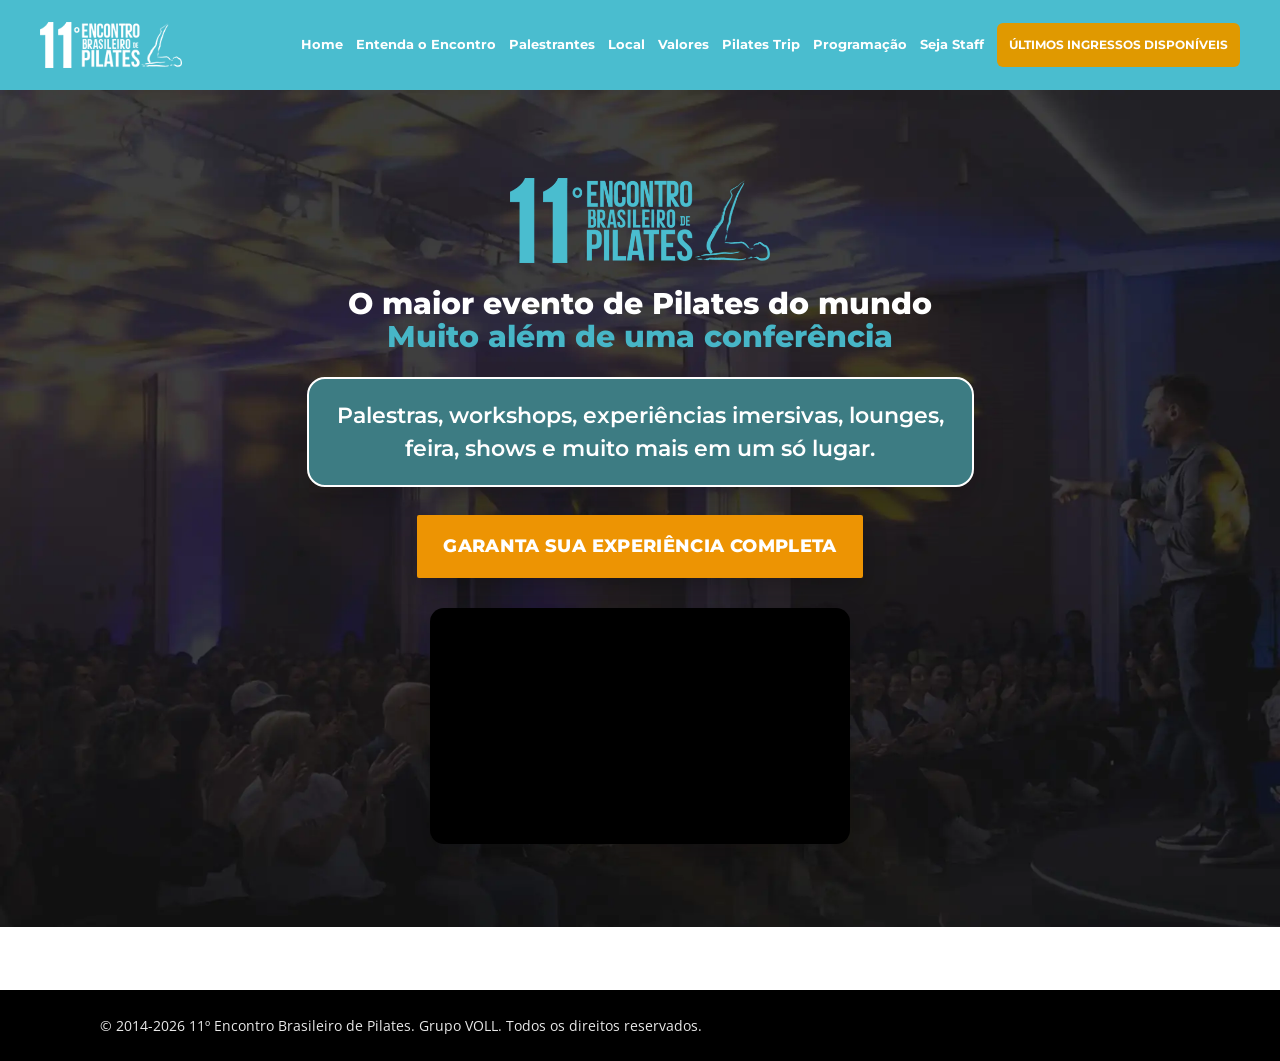
==== entenda-o-encontro/index.html @ bd9eb6c5 "Add new pages for "Entenda o Encontro" and "Programação" for the 11º Encontro Brasileiro de Pilates " ====
<!doctype html>
<html lang="pt-BR">
  <head>
    <meta charset="utf-8">
    <meta name="viewport" content="width=device-width, initial-scale=1">
    <meta name="robots" content="index, follow, max-image-preview:large">
    <meta name="theme-color" content="#1B123D">
    <meta name="format-detection" content="telephone=no">

    <title>Entenda o Encontro | 11º Encontro Brasileiro de Pilates 2026</title>
    <meta name="description" content="Conheça a proposta do 11º Encontro Brasileiro de Pilates 2026 e os principais pilares desta edição.">

    <link rel="icon" type="image/png" href="../assets/images/favicon_voll_pilates_institucional.png">
    <link rel="apple-touch-icon" href="../assets/images/favicon_voll_pilates_institucional.png">

    <link rel="preconnect" href="https://fonts.googleapis.com">
    <link rel="preconnect" href="https://fonts.gstatic.com" crossorigin>
    <link href="https://fonts.googleapis.com/css2?family=Montserrat:wght@400;500;600;700;800&family=Open+Sans:wght@600;700;800&display=swap" rel="stylesheet">
    <link rel="stylesheet" href="../assets/css/styles.css">

    <style>
      .entenda-hero {
        position: relative;
        padding-block: 72px 72px;
        color: #ffffff;
        background-color: #1b123d;
        background-image: url("./assets/images/background_entenda_o_encontro.webp");
        background-position: center top;
        background-size: 100% 100%;
        background-repeat: no-repeat;
        overflow: hidden;
        isolation: isolate;
      }

      .entenda-hero__row {
        display: grid;
        gap: 28px;
        text-align: center;
        justify-items: center;
      }

      .entenda-hero__logo {
        width: min(100%, 260px);
        height: auto;
      }

      .entenda-hero__title {
        max-width: 920px;
        font-size: clamp(30px, 4vw, 30px);
        line-height: 1.1;
        font-weight: 800;
        font-family: "Montserrat", sans-serif;
      }

      .entenda-hero__lead {
        color: #ffffff;
        font-size: clamp(18px, 2.2vw, 22px);
        line-height: 1.55;
        font-weight: 600;
        font-family: "Montserrat", sans-serif;
        margin-inline: auto;
        max-width: 860px;
      }

      .entenda-hero__panel {
        display: inline-flex;
        align-items: center;
        justify-content: center;
        max-width: 980px;
        padding: 20px 28px;
        border: 2px solid #ffffff;
        border-radius: 18px;
        background: #3d7c83;
        box-shadow: 0 14px 30px rgba(0, 0, 0, 0.2);
      }

      .entenda-hero__panel p {
        margin: 0;
        color: #ffffff;
        font-size: clamp(18px, 2vw, 22px);
        line-height: 1.5;
        font-weight: 600;
        font-family: "Montserrat", sans-serif;
      }

      .entenda-hero__actions {
        display: flex;
        flex-wrap: wrap;
        justify-content: center;
        gap: 16px;
        margin-top: 4px;
      }

      .entenda-hero__cta {
        display: inline-flex;
        align-items: center;
        justify-content: center;
        padding: 18px 26px;
        min-height: 62px;
        border-radius: 2px;
        background: #ed9403;
        color: #ffffff;
        font-family: "Montserrat", sans-serif;
        font-size: 18px;
        font-weight: 800;
        letter-spacing: 0.02em;
        text-align: center;
        text-decoration: none;
        transition: transform 0.22s ease, box-shadow 0.22s ease, filter 0.22s ease;
        box-shadow: 0 10px 24px rgba(0, 0, 0, 0.24);
      }

      .entenda-hero__cta:hover,
      .entenda-hero__cta:focus-visible {
        transform: scale(1.04);
        filter: brightness(1.03);
        box-shadow: 0 14px 28px rgba(0, 0, 0, 0.28);
      }

      .entenda-hero__video {
        width: min(100%, 420px);
        margin-top: 6px;
      }

      .entenda-hero__video-frame {
        width: 100%;
        height: 236px;
        border: 0;
        border-radius: 14px;
        box-shadow: 0 12px 24px rgba(0, 0, 0, 0.22);
        background: #000000;
      }

      @media (min-width: 768px) {
        .entenda-hero {
          padding-block: 88px 74px;
        }

        .entenda-hero__row {
          gap: 24px;
        }
      }
    </style>
  </head>
  <body>
    <a class="skip-link" href="#conteudo-principal">Ir para o conteúdo principal</a>

    <header id="home" class="site-header">
      <div class="site-header__row row">
        <a class="site-header__brand" href="../index.html" aria-label="11º Encontro Brasileiro de Pilates 2026">
          <img
            class="site-header__logo"
            src="../assets/images/logo-11-encontro-brasileiro-de-pilates-branco.png"
            alt="11º Encontro Brasileiro de Pilates"
            width="198"
            height="65"
          >
        </a>

        <button
          class="site-header__toggle"
          type="button"
          aria-label="Abrir menu"
          aria-controls="menu-principal"
          aria-expanded="false"
        >
          <span class="site-header__toggle-line"></span>
          <span class="site-header__toggle-line"></span>
          <span class="site-header__toggle-line"></span>
        </button>

        <nav id="menu-principal" class="site-nav" aria-label="Menu principal">
          <ul class="site-nav__list">
            <li class="site-nav__item"><a class="site-nav__link" href="../index.html">Home</a></li>
            <li class="site-nav__item"><a class="site-nav__link" href="index.html" aria-current="page">Entenda o Encontro</a></li>
            <li class="site-nav__item"><a class="site-nav__link" href="../palestrantes/index.html">Palestrantes</a></li>
            <li class="site-nav__item"><a class="site-nav__link" href="../local/index.html">Local</a></li>
            <li class="site-nav__item"><a class="site-nav__link" href="../index.html#ingressos">Valores</a></li>
            <li class="site-nav__item"><a class="site-nav__link" href="../index.html#pilates-trip">Pilates Trip</a></li>
            <li class="site-nav__item"><a class="site-nav__link" href="../programacao/index.html">Programação</a></li>
            <li class="site-nav__item"><a class="site-nav__link" href="../index.html#seja-staff">Seja Staff</a></li>
            <li class="site-nav__item">
              <span class="site-nav__link site-nav__link--featured">ÚLTIMOS INGRESSOS DISPONÍVEIS</span>
            </li>
          </ul>
        </nav>
      </div>
    </header>

    <main id="conteudo-principal" class="site-main" tabindex="-1">
      <section class="entenda-hero" aria-labelledby="entenda-title">
        <div class="entenda-hero__row row">
          <img
            class="entenda-hero__logo"
            src="./assets/images/logo-11-encontro-brasileiro-de-pilates.png"
            alt="11º Encontro Brasileiro de Pilates"
            width="260"
            height="85"
          >

          <h1 id="entenda-title" class="entenda-hero__title">
            O maior evento de Pilates do mundo<br>
            <span style="color: #47b6c7;">Muito além de uma conferência</span>
          </h1>

          <div class="entenda-hero__panel" role="note" aria-label="Descrição do evento">
            <p>Palestras, workshops, experiências imersivas, lounges,<br> feira, shows e muito mais em um só lugar.</p>
          </div>

          <div class="entenda-hero__actions">
            <a class="entenda-hero__cta" href="../index.html#ingressos">GARANTA SUA EXPERIÊNCIA COMPLETA</a>
          </div>

          <div class="entenda-hero__video">
            <iframe
              class="entenda-hero__video-frame"
              src="https://www.youtube.com/embed/atvsu6urydY?rel=0&modestbranding=1"
              title="Vídeo do 11º Encontro Brasileiro de Pilates"
              width="1280"
              height="720"
              loading="lazy"
              allow="accelerometer; autoplay; clipboard-write; encrypted-media; gyroscope; picture-in-picture; web-share"
              allowfullscreen
            ></iframe>
          </div>
        </div>
      </section>
    </main>

    <footer class="site-footer">
      <div class="site-footer__row row">
        <div class="site-footer__text">© 2014-2026 11º Encontro Brasileiro de Pilates. Grupo VOLL. Todos os direitos reservados.</div>
      </div>
    </footer>

    <script src="../assets/js/main.js" defer></script>
  </body>
</html>
---- assets/css/styles.css ----
:root {
  --color-cyan: #4ABDCF;
  --color-purple: #1B123D;
  --color-yellow: #E09900;
  --color-red: #A70202;
  --color-green: #029791;
  --color-white: #FFFFFF;
  --color-black: #111111;
  --font-primary: "Montserrat", Arial, sans-serif;
  --container-max: 1080px;
  --section-padding: 60px;
  --mobile-gutter: 30px;
}

*,
*::before,
*::after {
  box-sizing: border-box;
}

html {
  min-height: 100%;
  scroll-behavior: smooth;
  text-size-adjust: 100%;
  -webkit-text-size-adjust: 100%;
}

body {
  min-height: 100vh;
  margin: 0;
  font-family: var(--font-primary);
  font-size: 19px;
  line-height: 1.5;
  color: var(--color-purple);
  background: var(--color-white);
  text-rendering: optimizeLegibility;
  -webkit-font-smoothing: antialiased;
}

img,
picture,
svg,
video,
canvas {
  display: block;
  max-width: 100%;
}

img,
video {
  height: auto;
}

button,
input,
textarea,
select {
  font: inherit;
}

button {
  cursor: pointer;
}

a {
  color: inherit;
  text-decoration-thickness: 0.08em;
  text-underline-offset: 0.2em;
}

h1,
h2,
h3,
h4,
h5,
h6,
p {
  margin-block: 0;
}

ul,
ol {
  margin-block: 0;
  padding-inline-start: 1.25em;
}

:focus-visible {
  outline: 3px solid var(--color-cyan);
  outline-offset: 4px;
}

.skip-link {
  position: fixed;
  top: 12px;
  left: 12px;
  z-index: 1000;
  transform: translateY(-150%);
  padding: 10px 14px;
  border-radius: 6px;
  color: var(--color-white);
  background: var(--color-purple);
  font-size: 16px;
  font-weight: 700;
  text-decoration: none;
  transition: transform 160ms ease;
}

.skip-link:focus {
  transform: translateY(0);
}

.visually-hidden {
  position: absolute;
  width: 1px;
  height: 1px;
  margin: -1px;
  padding: 0;
  border: 0;
  overflow: hidden;
  clip-path: inset(50%);
  white-space: nowrap;
}

.site-header {
  position: sticky;
  top: 0;
  z-index: 100;
  background: var(--color-cyan);
}

/* Compensa o header fixo quando os links de âncora rolam até a section. */
section[id] {
  scroll-margin-top: 90px;
}

.site-header__row {
  display: flex;
  align-items: center;
  justify-content: space-between;
  min-height: 86px;
  padding-block: 10px;
}

.site-header__brand {
  display: inline-flex;
  align-items: center;
  flex: 0 0 auto;
}

.site-header__logo {
  width: 152px;
  height: auto;
}

.site-header__toggle {
  position: relative;
  display: inline-flex;
  align-items: center;
  justify-content: center;
  flex: 0 0 46px;
  width: 46px;
  height: 46px;
  margin-left: 18px;
  padding: 0;
  border: 0;
  border-radius: 6px;
  color: var(--color-white);
  background: transparent;
}

.site-header__toggle-line {
  position: absolute;
  width: 26px;
  height: 3px;
  border-radius: 999px;
  background: currentColor;
  transition: transform 180ms ease, opacity 180ms ease;
}

.site-header__toggle-line:nth-child(1) {
  transform: translateY(-8px);
}

.site-header__toggle-line:nth-child(3) {
  transform: translateY(8px);
}

.site-header.is-menu-open .site-header__toggle-line:nth-child(1) {
  transform: rotate(45deg);
}

.site-header.is-menu-open .site-header__toggle-line:nth-child(2) {
  opacity: 0;
}

.site-header.is-menu-open .site-header__toggle-line:nth-child(3) {
  transform: rotate(-45deg);
}

.site-nav {
  position: absolute;
  top: 100%;
  right: 0;
  left: 0;
  max-height: 0;
  overflow: hidden;
  visibility: hidden;
  background: var(--color-cyan);
  box-shadow: 0 18px 30px rgba(27, 18, 61, 0.16);
  transition: max-height 240ms ease, visibility 240ms ease;
}

.site-header.is-menu-open .site-nav {
  max-height: calc(100vh - 86px);
  overflow: hidden;
  visibility: visible;
}

.site-nav__list {
  display: flex;
  flex-direction: column;
  gap: 4px;
  width: 100%;
  max-width: var(--container-max);
  margin-inline: auto;
  padding: 14px var(--mobile-gutter) 26px;
  list-style: none;
}

.site-nav__link {
  display: flex;
  align-items: center;
  min-height: 44px;
  color: var(--color-white);
  font-size: 15px;
  font-weight: 700;
  line-height: 1.2;
  text-decoration: none;
  transition: color 180ms ease;
}

.site-nav__link:hover,
.site-nav__link:focus-visible {
  color: var(--color-purple);
}

.site-nav__link--featured {
  justify-content: center;
  min-height: 48px;
  margin-top: 8px;
  padding: 12px 18px;
  border-radius: 6px;
  color: var(--color-white);
  background: var(--color-yellow);
  font-size: 14px;
  text-align: center;
  animation: cta-zoom 1.8s ease-in-out infinite;
}

.site-nav__link--featured:hover,
.site-nav__link--featured:focus-visible {
  color: var(--color-white);
  background: #c98500;
}

.site-main {
  min-height: 100vh;
}

.hero-section {
  position: relative;
  display: flex;
  align-items: center;
  min-height: calc(100svh - 86px);
  padding-block: 40px;
  overflow: hidden;
  color: var(--color-white);
  background: var(--color-purple);
  isolation: isolate;
}

.hero-section::before {
  content: "";
  position: absolute;
  inset: 0;
  z-index: -1;
  background: linear-gradient(180deg, rgba(0, 0, 0, 0.64), rgba(0, 0, 0, 0.44));
}

.hero-section__video {
  position: absolute;
  inset: 0;
  z-index: -2;
  width: 100%;
  height: 100%;
  object-fit: cover;
  object-position: center;
}

.hero-section__row {
  position: relative;
  z-index: 1;
  display: flex;
  flex-direction: column;
  align-items: center;
  text-align: center;
}

.hero-section__logo {
  width: min(240px, 78vw);
  height: auto;
  margin-bottom: 15px;
}

.hero-section__alert {
  width: min(520px, 100%);
  height: auto;
  margin-bottom: 10px;
}

.hero-section__title {
  max-width: 920px;
  color: var(--color-white);
  font-size: 32px;
  font-weight: 800;
  line-height: 1.15;
}

.hero-section__title span {
  display: block;
  color: var(--color-cyan);
}

.hero-section__date {
  width: fit-content;
  max-width: 100%;
  margin-top: 22px;
  padding: 12px 16px;
  border: 3px solid var(--color-white);
  border-radius: 10px;
  color: var(--color-white);
  background: rgba(74, 189, 207, 0.78);
  font-size: 22px;
  font-weight: 800;
  line-height: 1.2;
}

.hero-section__cta {
  margin-top: 26px;
}

.hero-section__policy {
  max-width: 720px;
  margin-top: 14px;
  color: var(--color-white);
  font-size: 12px;
  font-weight: 300;
  line-height: 1.4;
}

.hero-section__policy a {
  color: var(--color-cyan);
  font-weight: 500;
}

.hero-section__group-text {
  margin-top: 28px;
  color: var(--color-white);
  font-size: 16px;
  font-weight: 800;
  line-height: 1.2;
}

.hero-section__group-logo {
  width: min(120px, 100%);
  height: auto;
  margin-top: 10px;
}

.ticker-section {
  padding-block: 30px;
  background: var(--color-red);
}

.ticker {
  overflow: hidden;
}

.ticker__track {
  display: flex;
  width: max-content;
  animation: ticker-scroll 28s linear infinite;
}

.ticker__item {
  flex-shrink: 0;
  width: auto;
  margin-right: 32px;
}

@keyframes ticker-scroll {
  from {
    transform: translateX(0);
  }

  to {
    transform: translateX(-50%);
  }
}

.lolita-section {
  padding-block: 60px 0;
  background-color: var(--color-yellow);
  background-image: url("../images/background_section_lolita_confirmada2.webp");
  background-position: 50% 100%;
  background-repeat: no-repeat;
  background-size: cover;
}

.lolita-section__row {
  display: flex;
  flex-direction: column;
  align-items: center;
  gap: 20px;
  text-align: center;
}

.lolita-section__title {
  color: var(--color-white);
  font-size: 36px;
  font-weight: 800;
  line-height: 1.2;
}

.lolita-section__title span {
  display: block;
  color: #493500;
}

.lolita-section__text {
  margin-top: 18px;
  color: #212121;
  font-size: 21px;
  font-weight: 500;
  line-height: 1.5;
}

.lolita-section__image {
  width: 100%;
  max-width: 620px;
  height: auto;
}

.experiencia-section {
  padding-block: var(--section-padding);
  background: var(--color-white);
}

.experiencia-section__row {
  text-align: center;
}

.experiencia-section__title {
  color: #1F193D;
  font-size: 36px;
  font-weight: 800;
  line-height: 1.2;
}

.experiencia-section__text {
  margin-top: 18px;
  color: #1F193D;
  font-size: 19px;
  font-weight: 500;
  line-height: 1.5;
}

.cards-grid {
  display: grid;
  gap: 30px;
  margin-top: 40px;
  padding-inline-start: 0;
  list-style: none;
}

.card {
  overflow: hidden;
  border-radius: 5px;
  background: var(--color-purple);
  box-shadow: 0 12px 18px -6px rgba(0, 0, 0, 0.3);
}

.card__media {
  position: relative;
  margin: 0;
}

.card__image {
  display: block;
  width: 100%;
  aspect-ratio: 3 / 2;
  object-fit: cover;
}

.card__badge {
  position: absolute;
  top: 15px;
  right: 15px;
  padding: 7px 15px;
  border-radius: 50px;
  color: #666666;
  background: var(--color-white);
  font-size: 12px;
  font-weight: 500;
  line-height: 1;
  text-transform: uppercase;
  letter-spacing: 0.02em;
}

.card__title {
  padding: 20px;
  color: var(--color-white);
  font-size: 24px;
  font-weight: 300;
  line-height: 1.4;
  text-align: center;
}

.experiencia-section__cta,
.palestrantes-section__cta,
.local-section__cta {
  margin-top: 40px;
}

.ingressos-section {
  padding-block: var(--section-padding);
  background: var(--color-white);
}

.ingressos-section__row {
  text-align: center;
}

.ingressos-section__title {
  color: #1F193D;
  font-size: 32px;
  font-weight: 800;
  line-height: 1.2;
}

.ingressos-section__title span {
  color: #8E0808;
}

.ingressos-section__text {
  margin-top: 18px;
  color: #1F193D;
  font-size: 19px;
  font-weight: 500;
  line-height: 1.5;
}

.ingressos-section__incluso {
  width: 100%;
  max-width: 600px;
  height: auto;
  margin-top: 30px;
  margin-inline: auto;
}

/* Seletor composto para vencer o border-radius de .cta-button, que vem depois. */
.cta-button.ingressos-section__cta {
  margin-top: 30px;
  border-radius: 38px;
}

.ingressos-section__restam {
  margin-top: 40px;
  padding-bottom: 5px;
  color: #170F3D;
  font-size: 22px;
  font-weight: 800;
  line-height: 1.2;
}

.ingressos-section__vendidos {
  color: #1F193D;
  font-size: 17px;
  font-weight: 500;
  line-height: 1.5;
}

.ingressos-section__termometro {
  width: 100%;
  max-width: 579px;
  height: auto;
  margin-top: 20px;
  margin-inline: auto;
}

.formas-pagamento {
  display: flex;
  flex-wrap: wrap;
  align-items: center;
  justify-content: center;
  gap: 8px;
  margin-top: 30px;
  font-family: "Open Sans", var(--font-primary);
}

.formas-pagamento__titulo {
  width: 100%;
  margin-bottom: 3px;
  color: #1B1435;
  font-size: 15px;
  font-weight: 800;
  line-height: 1;
  text-transform: uppercase;
}

.formas-pagamento__separador {
  color: #1B1435;
  font-size: 13px;
  font-weight: 600;
}

.tag-pagamento {
  display: inline-flex;
  align-items: center;
  justify-content: center;
  gap: 8px;
  min-height: 38px;
  padding: 7px 13px;
  border: 1px solid rgba(237, 148, 4, 0.55);
  border-radius: 999px;
  color: var(--color-white);
  background: linear-gradient(135deg, #1B1435 0%, #342E4B 100%);
  font-size: 14px;
  font-weight: 700;
  line-height: 1;
  white-space: nowrap;
}

.icone-pagamento {
  flex-shrink: 0;
  width: 23px;
  height: 23px;
  object-fit: contain;
  filter: brightness(0) saturate(100%) invert(69%) sepia(17%) saturate(2053%) hue-rotate(358deg) brightness(84%) contrast(110%);
}

.legend-section {
  position: relative;
  padding-block: var(--section-padding);
  color: var(--color-white);
  background-color: var(--color-black);
  background-image: url("../images/background_video_2023.webp");
  background-position: 50% 50%;
  background-repeat: no-repeat;
  background-size: cover;
  isolation: isolate;
}

.legend-section::before {
  content: "";
  position: absolute;
  inset: 0;
  z-index: -1;
  background: rgba(0, 0, 0, 0.55);
}

.legend-section__row {
  display: flex;
  flex-direction: column;
  align-items: center;
  text-align: center;
}

.legend-section__title {
  color: var(--color-white);
  font-size: 25px;
  font-weight: 700;
  line-height: 1.2;
}

.legend-section__title span {
  color: #BA7D20;
}

.legend-section__card {
  width: 100%;
  max-width: 400px;
  margin-top: 30px;
  padding: 20px;
  border-radius: 6px;
  background: #BA7D20;
}

.legend-section__date {
  color: var(--color-white);
  font-size: 28px;
  font-weight: 800;
  line-height: 1.2;
}

.legend-section__note {
  margin-top: 8px;
  color: var(--color-white);
  font-family: "Open Sans", var(--font-primary);
  font-size: 18px;
  font-weight: 400;
  line-height: 1.5;
}

.legend-section__badge {
  display: inline-flex;
  align-items: center;
  justify-content: center;
  max-width: 100%;
  margin-top: 30px;
  padding: 15px 24px;
  border: 2px solid #720000;
  border-radius: 3px;
  color: var(--color-white);
  background: #720000;
  font-size: 20px;
  font-weight: 700;
  line-height: 1.2;
}

.patrocinadores-section {
  padding-block: var(--section-padding);
  background: var(--color-white);
}

.patrocinadores-section__row {
  text-align: center;
}

.patrocinadores-section__title {
  color: #1F1F1F;
  font-size: 32px;
  font-weight: 800;
  line-height: 1.2;
}

/* Flex em vez de grid: a última fileira (3 itens) centraliza sozinha. */
.patrocinadores-grid {
  display: flex;
  flex-wrap: wrap;
  align-items: center;
  justify-content: center;
  gap: 30px 35px;
  margin-top: 40px;
  padding-inline-start: 0;
  list-style: none;
}

.patrocinador {
  display: flex;
  flex: 0 0 calc((100% - 35px) / 2);
  align-items: center;
  justify-content: center;
}

.patrocinador__link {
  display: inline-flex;
  align-items: center;
  justify-content: center;
}

.patrocinador__logo {
  width: 100%;
  max-width: 240px;
  height: auto;
}

.faq-section {
  padding-block: var(--section-padding);
  background: var(--color-green);
}

.faq-section__title {
  color: var(--color-purple);
  font-size: 30px;
  font-weight: 800;
  line-height: 1.2;
  text-align: center;
}

.faq-item {
  margin-top: 15px;
  border-bottom: 1px solid var(--color-white);
  border-radius: 6px;
  background: transparent;
}

/* Só o primeiro bloco fica destacado em amarelo, e sem a linha embaixo. */
.faq-item:first-of-type {
  margin-top: 40px;
  border-bottom: 0;
  background: var(--color-yellow);
}

.faq-item__question {
  position: relative;
  padding: 20px 50px 20px 20px;
  color: var(--color-white);
  font-size: 17px;
  font-weight: 600;
  line-height: 1.3;
  list-style: none;
  cursor: pointer;
}

.faq-item__question::-webkit-details-marker {
  display: none;
}

.faq-item__question::after {
  content: "";
  position: absolute;
  top: 50%;
  right: 22px;
  width: 11px;
  height: 11px;
  margin-top: -8px;
  border-right: 3px solid currentColor;
  border-bottom: 3px solid currentColor;
  transform: rotate(45deg);
  transition: transform 200ms ease;
}

.faq-item[open] .faq-item__question::after {
  margin-top: -3px;
  transform: rotate(225deg);
}

/* Sem padding vertical: a altura sai de 0 até a natural sem saltos na animação.
   O overflow hidden cria um BFC, então as margens dos filhos ficam contidas. */
.faq-item__answer {
  overflow: hidden;
  padding-inline: 20px;
  color: var(--color-white);
  font-size: 15px;
  font-weight: 400;
  line-height: 1.4;
  transition: height 320ms ease;
}

.faq-item__answer > *:last-child {
  margin-bottom: 20px;
}

.faq-item__answer p + p {
  margin-top: 12px;
}

.faq-item__answer a {
  color: var(--color-white);
  font-weight: 700;
}

.site-footer {
  display: flow-root;
  padding-block: 25px 15px;
  background: #000000;
}

.site-footer__text {
  float: left;
  padding-bottom: 10px;
  color: #E8E8E8;
  font-family: "Open Sans", var(--font-primary);
  font-size: 14px;
  line-height: 1.5;
  text-align: left;
}

.popup {
  position: fixed;
  inset: 0;
  z-index: 9998;
  display: flex;
  align-items: center;
  justify-content: center;
  padding: 20px;
  background: rgba(0, 0, 0, 0.72);
}

.popup[hidden] {
  display: none;
}

.popup__box {
  position: relative;
  width: 100%;
  max-width: 450px;
}

.popup__image {
  width: 100%;
  height: auto;
}

.popup__close {
  position: absolute;
  top: -14px;
  right: -14px;
  z-index: 1;
  display: flex;
  align-items: center;
  justify-content: center;
  width: 40px;
  height: 40px;
  padding: 0;
  border: 0;
  border-radius: 50%;
  color: var(--color-purple);
  background: var(--color-white);
  box-shadow: 0 4px 14px rgba(0, 0, 0, 0.35);
  font-size: 26px;
  line-height: 1;
}

.popup__close:hover,
.popup__close:focus-visible {
  color: var(--color-white);
  background: var(--color-purple);
}

.form-modal {
  position: fixed;
  inset: 0;
  z-index: 9999;
  display: flex;
  align-items: center;
  justify-content: center;
  padding: 20px;
  background: rgba(0, 0, 0, 0.72);
  overflow-y: auto;
}

.form-modal[hidden] {
  display: none;
}

.form-modal__box {
  position: relative;
  width: 100%;
  max-width: 480px;
  margin: auto;
  padding: 40px 26px 30px;
  border-radius: 10px;
  background: var(--color-white);
}

.form-modal__close {
  position: absolute;
  top: 12px;
  right: 12px;
  display: flex;
  align-items: center;
  justify-content: center;
  width: 36px;
  height: 36px;
  padding: 0;
  border: 0;
  border-radius: 50%;
  color: var(--color-purple);
  background: transparent;
  font-size: 26px;
  line-height: 1;
}

.form-modal__close:hover,
.form-modal__close:focus-visible {
  color: var(--color-white);
  background: var(--color-purple);
}

.form-modal__title {
  color: var(--color-purple);
  font-size: 20px;
  font-weight: 800;
  line-height: 1.3;
  text-align: center;
}

.form-modal__title span {
  display: block;
  margin-top: 6px;
  font-size: 16px;
  font-weight: 500;
}

.form-modal__form {
  margin-top: 24px;
}

.form-modal__field + .form-modal__field {
  margin-top: 14px;
}

.form-modal__label {
  display: block;
  margin-bottom: 5px;
  color: var(--color-purple);
  font-size: 14px;
  font-weight: 600;
}

.form-modal__input {
  width: 100%;
  min-height: 48px;
  padding: 12px 14px;
  border: 1px solid #cfccda;
  border-radius: 6px;
  color: var(--color-purple);
  background: var(--color-white);
  font-size: 16px;
}

.form-modal__input:focus-visible {
  outline: 2px solid var(--color-cyan);
  outline-offset: 1px;
  border-color: var(--color-cyan);
}

.form-modal__submit {
  width: 100%;
  margin-top: 22px;
  font-size: 16px;
}

.form-modal__note {
  margin-top: 14px;
  color: #8a8698;
  font-size: 13px;
  line-height: 1.4;
  text-align: center;
}

.speaker-modal {
  position: fixed;
  inset: 0;
  z-index: 9999;
  display: flex;
  align-items: center;
  justify-content: center;
  padding: 20px;
  background: rgba(0, 0, 0, 0.72);
  overflow-y: auto;
}

.speaker-modal[hidden] {
  display: none;
}

.speaker-modal__box {
  position: relative;
  width: 100%;
  max-width: 900px;
  margin: auto;
  padding: 40px;
  border-radius: 10px;
  background: var(--color-white);
}

.speaker-modal__close {
  position: absolute;
  top: 12px;
  right: 12px;
  z-index: 3;
  display: flex;
  align-items: center;
  justify-content: center;
  width: 38px;
  height: 38px;
  padding: 0;
  border: 0;
  border-radius: 50%;
  color: var(--color-purple);
  background: transparent;
  font-size: 28px;
  line-height: 1;
}

.speaker-modal__close:hover,
.speaker-modal__close:focus-visible {
  color: var(--color-white);
  background: var(--color-purple);
}

.speaker-modal__nav {
  position: absolute;
  top: 50%;
  z-index: 3;
  display: flex;
  align-items: center;
  justify-content: center;
  width: 44px;
  height: 44px;
  padding: 0;
  transform: translateY(-50%);
  border: 0;
  border-radius: 50%;
  color: var(--color-purple);
  background: var(--color-white);
  box-shadow: 0 4px 14px rgba(27, 18, 61, 0.28);
  transition: background 180ms ease, color 180ms ease;
}

.speaker-modal__nav:hover,
.speaker-modal__nav:focus-visible {
  color: var(--color-white);
  background: var(--color-purple);
}

.speaker-modal__nav svg {
  width: 22px;
  height: 22px;
}

.speaker-modal__nav--prev {
  left: -10px;
}

.speaker-modal__nav--next {
  right: -10px;
}

.speaker-modal__viewport {
  overflow: hidden;
}

.speaker-modal__content {
  display: flex;
  flex-direction: column;
  gap: 24px;
  transition: transform 300ms ease, opacity 300ms ease;
}

/* Sai descendo e some; entra subindo e aparece. */
.speaker-modal__content.is-leaving {
  transform: translateY(36px);
  opacity: 0;
}

.speaker-modal__content.is-entering {
  transform: translateY(36px);
  opacity: 0;
  transition: none;
}

.speaker-modal__photo {
  flex-shrink: 0;
  width: 200px;
  max-width: 60%;
  height: auto;
  margin-inline: auto;
  border-radius: 10px;
}

.speaker-modal__name {
  color: var(--color-black);
  font-size: 26px;
  font-weight: 800;
  line-height: 1.2;
}

.speaker-modal__bio {
  margin-top: 16px;
  color: #3a3a52;
  font-size: 16px;
  font-weight: 400;
  line-height: 1.6;
}

.speaker-modal__bio p + p {
  margin-top: 14px;
}

.speaker-modal__list {
  margin: 0;
  padding-inline-start: 20px;
}

.speaker-modal__list li + li {
  margin-top: 8px;
}

/* Bio longa (Lolita): o texto rola dentro do card. */
.speaker-modal__bio.is-scrollable {
  max-height: min(340px, 48vh);
  overflow-y: auto;
  padding-right: 12px;
  scrollbar-gutter: stable;
}

.speaker-modal__bio.is-scrollable::-webkit-scrollbar {
  width: 8px;
}

.speaker-modal__bio.is-scrollable::-webkit-scrollbar-thumb {
  border-radius: 999px;
  background: rgba(27, 18, 61, 0.3);
}

@media (min-width: 768px) {
  .speaker-modal__content {
    flex-direction: row;
    align-items: flex-start;
  }

  .speaker-modal__photo {
    width: 240px;
    margin-inline: 0;
  }

  .speaker-modal__text {
    flex: 1;
  }

  .speaker-modal__nav--prev {
    left: -22px;
  }

  .speaker-modal__nav--next {
    right: -22px;
  }
}

.local-section {
  padding-block: var(--section-padding);
  background: var(--color-green);
}

.local-section__row {
  text-align: center;
}

.local-section__title {
  color: #1D1F3C;
  font-size: 32px;
  font-weight: 800;
  line-height: 1.2;
}

.local-section__text {
  margin-top: 18px;
  color: var(--color-white);
  font-size: 20px;
  font-weight: 300;
  line-height: 1.5;
}

.local-section__text strong {
  font-weight: 800;
}

.local-section__address {
  margin-top: 30px;
  color: var(--color-purple);
  font-size: 21px;
  font-weight: 800;
  line-height: 1.5;
}

.local-section__address span {
  color: var(--color-white);
  font-weight: 300;
}

.video-tour-section {
  padding-block: var(--section-padding);
  background-color: #ffffff;
}

.video-tour-section__row {
  text-align: center;
}

.video-tour-section__title {
  color: #1d1f3c;
  font-family: "Montserrat", var(--font-primary);
  font-size: 29px;
  font-weight: 800;
  line-height: 1.3;
}

.video-tour-section__wrapper {
  position: relative;
  width: 100%;
  max-width: 900px;
  margin: 35px auto 0;
  aspect-ratio: 16 / 9;
  border-radius: 8px;
  overflow: hidden;
  box-shadow: 0 10px 30px rgba(0, 0, 0, 0.12);
}

.video-tour-section__iframe,
.video-tour-section__video {
  position: absolute;
  top: 0;
  left: 0;
  width: 100%;
  height: 100%;
  border: 0;
  object-fit: cover;
}

.video-tour-section__cta {
  margin-top: 35px;
}

.carousel {
  --carousel-slide-width: min(480px, 74vw);
  --carousel-rotate: 30deg;
  --carousel-depth: 100px;

  position: relative;
  margin-top: 40px;
}

.carousel__viewport {
  position: relative;
  height: calc(var(--carousel-slide-width) * 478 / 732);
  overflow: hidden;
  perspective: 1200px;
}

.carousel__track {
  padding-inline-start: 0;
  list-style: none;
  transform-style: preserve-3d;
}

.carousel__slide {
  position: absolute;
  top: 0;
  left: 50%;
  width: var(--carousel-slide-width);
  margin-left: calc(var(--carousel-slide-width) / -2);
  backface-visibility: hidden;
  transition: transform 500ms ease;
  will-change: transform;
}

.carousel__image {
  width: 100%;
  aspect-ratio: 732 / 478;
  border-radius: 8px;
  object-fit: cover;
}

.carousel__control {
  position: absolute;
  top: calc(var(--carousel-slide-width) * 239 / 732);
  z-index: 5;
  display: flex;
  align-items: center;
  justify-content: center;
  width: 40px;
  height: 40px;
  padding: 0;
  transform: translateY(-50%);
  border: 0;
  border-radius: 50%;
  color: var(--color-purple);
  background: var(--color-white);
  box-shadow: 0 4px 14px rgba(27, 18, 61, 0.28);
  transition: background 180ms ease, color 180ms ease;
}

.carousel__control:hover,
.carousel__control:focus-visible {
  color: var(--color-white);
  background: var(--color-purple);
}

.carousel__control svg {
  width: 20px;
  height: 20px;
}

.carousel__control--prev {
  left: 0;
}

.carousel__control--next {
  right: 0;
}

.carousel__dots {
  display: flex;
  justify-content: center;
  gap: 8px;
  margin-top: 20px;
}

.carousel__dot {
  width: 8px;
  height: 8px;
  padding: 0;
  border: 0;
  border-radius: 50%;
  background: #008A85;
  transition: background 180ms ease, transform 180ms ease;
}

.carousel__dot[aria-current="true"] {
  background: var(--color-purple);
  transform: scale(1.25);
}

.palestrantes-section {
  padding-block: var(--section-padding);
  background: var(--color-purple);
}

.palestrantes-section__row {
  text-align: center;
}

.palestrantes-section__title {
  color: var(--color-white);
  font-size: 30px;
  font-weight: 800;
  line-height: 1.2;
}

.cards-grid--4 {
  grid-template-columns: repeat(2, 1fr);
}

.speaker-card {
  overflow: hidden;
  border-radius: 8px;
  cursor: pointer;
}

.speaker-card:focus-visible {
  outline: 3px solid var(--color-cyan);
  outline-offset: 3px;
}

.speaker-card__photo {
  width: 100%;
  aspect-ratio: 203 / 308;
  border-radius: 8px;
  object-fit: cover;
  transition: transform 400ms ease;
}

.speaker-card:hover .speaker-card__photo,
.speaker-card:focus-visible .speaker-card__photo {
  transform: scale(1.1);
}

.speaker-card__name {
  margin-top: 12px;
  color: var(--color-white);
  font-size: 19px;
  font-weight: 600;
  line-height: 1.4;
}

/* Seção Convidados VIP (página /palestrantes/).
   A imagem de fundo é aplicada inline no HTML, pois vive na pasta da página. */
.vips-section {
  padding-block: var(--section-padding);
  background-color: var(--color-green);
  background-position: center;
  background-repeat: no-repeat;
  background-size: cover;
}

.vips-section__row {
  text-align: center;
}

.vips-section__title {
  color: var(--color-white);
  font-size: 30px;
  font-weight: 800;
  line-height: 1.2;
}

.vips-grid {
  display: flex;
  flex-wrap: wrap;
  justify-content: center;
  gap: 24px 20px;
  margin-top: 40px;
  padding-inline-start: 0;
  list-style: none;
}

.vip-card {
  display: flex;
  flex-direction: column;
  align-items: center;
  flex: 0 0 calc((100% - 20px) / 2);
}

.vip-card__photo {
  width: 100%;
  max-width: 168px;
  height: auto;
}

.vip-card__name {
  margin-top: 12px;
  color: var(--color-white);
  font-size: 17px;
  font-weight: 600;
  line-height: 1.3;
}

.vips-section__cta {
  margin-top: 40px;
}

/* Página de programação (/programacao/). */
.programacao-section {
  padding-block: var(--section-padding);
  background: #ffffff;
}

.programacao-section__row {
  text-align: center;
}

.programacao-section__title {
  color: #12A19A;
  font-family: "Montserrat", var(--font-primary);
  font-size: 30px;
  font-weight: 800;
  line-height: 1.2;
  letter-spacing: 0.02em;
}

.programacao-section__disclaimer {
  margin-top: 8px;
  color: #666666;
  font-size: 17px;
  font-weight: 500;
  font-style: italic;
}

.prog-dia {
  margin-top: 50px;
  text-align: left;
}

.prog-dia__titulo {
  color: #000000;
  font-family: "Montserrat", var(--font-primary);
  font-size: 22px;
  font-weight: 800;
  line-height: 1.3;
  text-align: center;
}

.prog-grupo {
  margin-top: 24px;
  padding: 12px 16px;
  color: #ffffff;
  background: #0AA89D;
  font-family: "Montserrat", var(--font-primary);
  font-size: 16px;
  font-weight: 700;
  line-height: 1.3;
  text-transform: uppercase;
  letter-spacing: 0.02em;
  text-align: center;
  border-radius: 4px;
}

.prog-lista {
  list-style: none;
  padding: 0;
  margin: 12px 0 0;
  display: flex;
  flex-direction: column;
  gap: 10px;
}

.prog-bloco {
  border: 1px solid #e5e5eb;
  border-radius: 6px;
  overflow: hidden;
  background: #ffffff;
}

.prog-bloco__hora {
  padding: 10px 16px;
  background: #054D4A;
  color: #ffffff;
  font-family: "Montserrat", var(--font-primary);
  font-size: 15px;
  font-weight: 700;
  letter-spacing: 0.02em;
}

.prog-aula__link {
  display: inline-block;
  margin-left: 4px;
  color: #12A19A;
  font-weight: 700;
  text-decoration: underline;
  text-underline-offset: 3px;
  transition: color 180ms ease;
}

.prog-aula__link:hover,
.prog-aula__link:focus-visible {
  color: #054D4A;
}

.prog-bloco__aulas {
  padding: 12px 16px;
  display: flex;
  flex-direction: column;
  gap: 8px;
}

.prog-aula {
  color: #1F193D;
  font-family: "Montserrat", var(--font-primary);
  font-size: 15px;
  font-weight: 400;
  line-height: 1.45;
}

.prog-aula strong {
  color: #1B123D;
  font-weight: 700;
}

.prog-aula--full {
  text-align: center;
  font-weight: 600;
}

/* Bloco especial: intervalo fica esmaecido; abertura fica em amarelo; VIP em roxo. */
.prog-bloco--intervalo .prog-bloco__hora {
  background: #6c6c86;
}

.prog-bloco--intervalo .prog-aula {
  color: #6c6c86;
  font-style: italic;
  text-transform: uppercase;
  letter-spacing: 0.08em;
  font-weight: 600;
}

.prog-bloco--destaque .prog-bloco__hora {
  background: #E09900;
}

.prog-bloco--destaque .prog-aula {
  color: #1B123D;
  font-weight: 800;
  text-transform: uppercase;
}

.prog-bloco--vip .prog-bloco__hora {
  background: #720000;
}

.prog-bloco--vip .prog-aula {
  color: #720000;
  font-weight: 700;
  text-transform: uppercase;
}

.programacao-section__cta {
  margin-top: 40px;
}

@media (min-width: 768px) {
  .programacao-section__title {
    font-size: 35px;
  }

  .prog-dia__titulo {
    font-size: 24px;
  }

  .prog-grupo {
    font-size: 18px;
    padding: 14px 20px;
  }

  .prog-bloco {
    display: grid;
    grid-template-columns: 160px 1fr;
  }

  .prog-bloco__hora {
    display: flex;
    align-items: center;
    justify-content: center;
    text-align: center;
    font-size: 16px;
  }

  .prog-bloco__aulas {
    padding: 14px 20px;
  }

  .prog-aula {
    font-size: 16px;
  }
}

.section {
  padding-block: var(--section-padding);
}

.row {
  width: 100%;
  max-width: var(--container-max);
  margin-inline: auto;
  padding-inline: var(--mobile-gutter);
}

.site-header .site-header__row {
  max-width: none;
  padding-inline: var(--mobile-gutter);
}

.cta-button {
  display: inline-flex;
  align-items: center;
  justify-content: center;
  max-width: 100%;
  min-height: 54px;
  padding: 15px 24px;
  border: 0;
  border-radius: 6px;
  color: var(--color-white);
  background: var(--color-yellow);
  font-size: 18px;
  font-weight: 800;
  line-height: 1.2;
  text-align: center;
  text-decoration: none;
  animation: cta-zoom 1.8s ease-in-out infinite;
}

.cta-button:hover,
.cta-button:focus-visible {
  color: var(--color-white);
  background: #c98500;
}

@keyframes cta-zoom {
  0%,
  100% {
    transform: scale(1);
  }

  50% {
    transform: scale(1.04);
  }
}

@media (min-width: 768px) {
  .row {
    padding-inline: 0;
  }

  .site-header .site-header__row {
    padding-inline: 40px;
  }

  .cta-button {
    padding-inline: 34px;
    font-size: 20px;
  }

  .hero-section {
    min-height: calc(100svh - 90px);
    padding-block: 40px;
  }

  .hero-section__logo {
    width: min(300px, 78vw);
    margin-bottom: 15px;
  }

  .hero-section__alert {
    width: min(600px, 100%);
    margin-bottom: 10px;
  }

  .hero-section__date {
    padding: 13px 22px;
  }

  .hero-section__policy {
    font-size: 13px;
  }

  .hero-section__group-text {
    font-size: 19px;
  }

  .lolita-section__row {
    flex-direction: row;
    align-items: flex-end;
    gap: 30px;
    text-align: left;
  }

  .lolita-section__content {
    flex: 1 1 50%;
    min-width: 0;
    align-self: center;
    margin-bottom: var(--section-padding);
  }

  .lolita-section__image {
    flex: 1 1 50%;
    min-width: 0;
    align-self: flex-end;
  }

  .cards-grid {
    grid-template-columns: repeat(3, 1fr);
  }

  .cards-grid--4 {
    grid-template-columns: repeat(4, 1fr);
  }

  .vip-card {
    flex-basis: calc((100% - 2 * 20px) / 3);
  }

  .formas-pagamento {
    gap: 10px;
  }

  .formas-pagamento__titulo {
    width: auto;
    margin-bottom: 0;
    font-size: 17px;
  }

  .formas-pagamento__separador {
    font-size: 15px;
  }

  .tag-pagamento {
    min-height: 42px;
    padding: 8px 17px;
    font-size: 16px;
  }

  .icone-pagamento {
    width: 27px;
    height: 27px;
  }

  .legend-section__title {
    font-size: 30px;
  }

  .patrocinadores-grid {
    gap: 40px 35px;
  }

  .patrocinador {
    flex-basis: calc((100% - 3 * 35px) / 4);
  }
}

@media (min-width: 1180px) {
  .vip-card {
    flex-basis: calc((100% - 5 * 20px) / 6);
  }

  .site-header__row {
    min-height: 90px;
    gap: 16px;
  }

  .site-header__logo {
    width: 142px;
  }

  .site-header__toggle {
    display: none;
  }

  .site-nav {
    position: static;
    max-height: none;
    overflow: visible;
    visibility: visible;
    flex: 1 1 auto;
    box-shadow: none;
  }

  .site-nav__list {
    flex-direction: row;
    align-items: center;
    justify-content: flex-end;
    /* Sobe até os 22px do site original conforme a largura permite. */
    gap: 13px;
    max-width: none;
    padding: 0;
  }

  .site-nav__link {
    min-height: 40px;
    font-size: 13px;
    white-space: nowrap;
  }

  .site-nav__link--featured {
    min-height: 44px;
    margin-top: 0;
    padding: 10px 12px;
    font-size: 12px;
  }
}

@media (min-width: 1320px) {
  .site-header__logo {
    width: 160px;
  }

  .site-nav__list {
    gap: 18px;
  }

  .site-nav__link {
    font-size: 14px;
  }

  .site-nav__link--featured {
    font-size: 13px;
  }
}

@media (min-width: 1440px) {
  .site-header .site-header__row {
    padding-inline: 48px;
  }

  .site-header__logo {
    width: 178px;
  }

  .site-nav__list {
    gap: 22px;
  }

  .site-nav__link--featured {
    padding-inline: 16px;
    font-size: 14px;
  }
}

@media (prefers-reduced-motion: reduce) {
  *,
  *::before,
  *::after {
    scroll-behavior: auto !important;
    animation-duration: 0.01ms !important;
    animation-iteration-count: 1 !important;
    transition-duration: 0.01ms !important;
  }
}
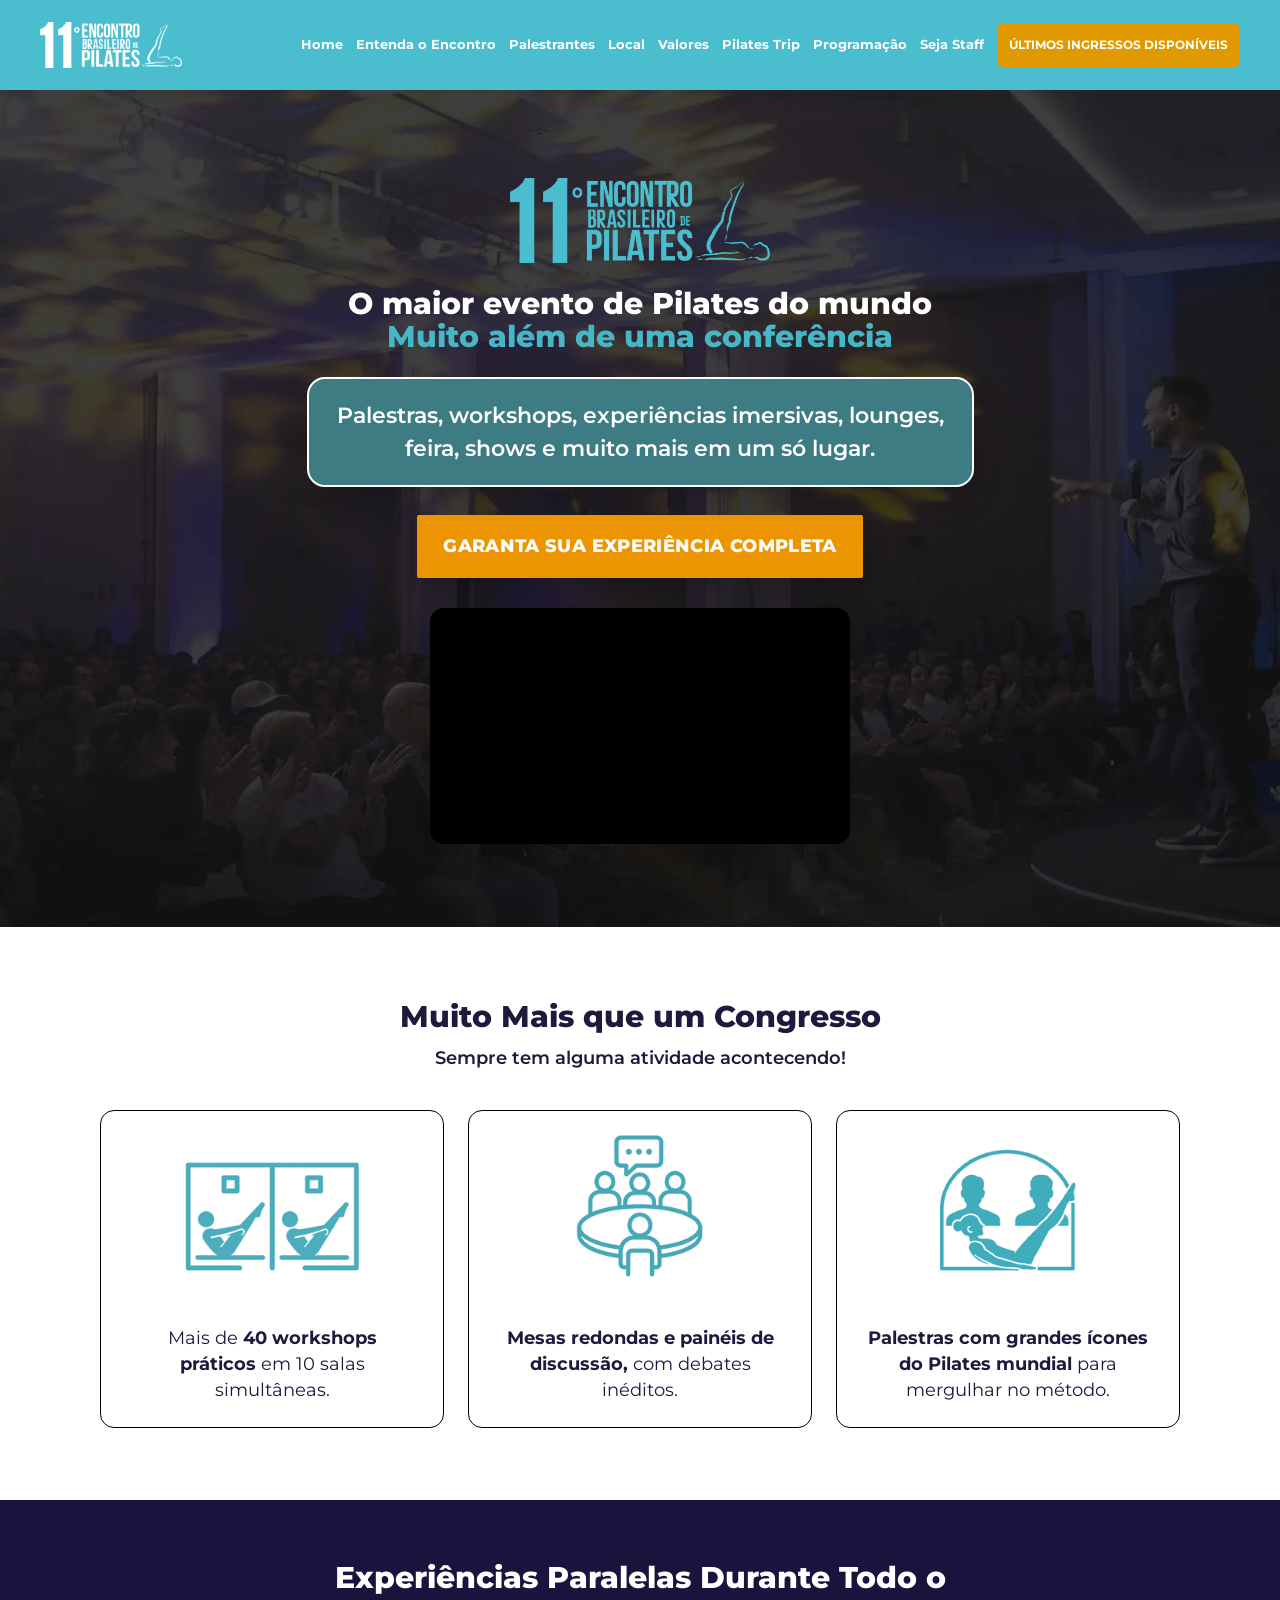
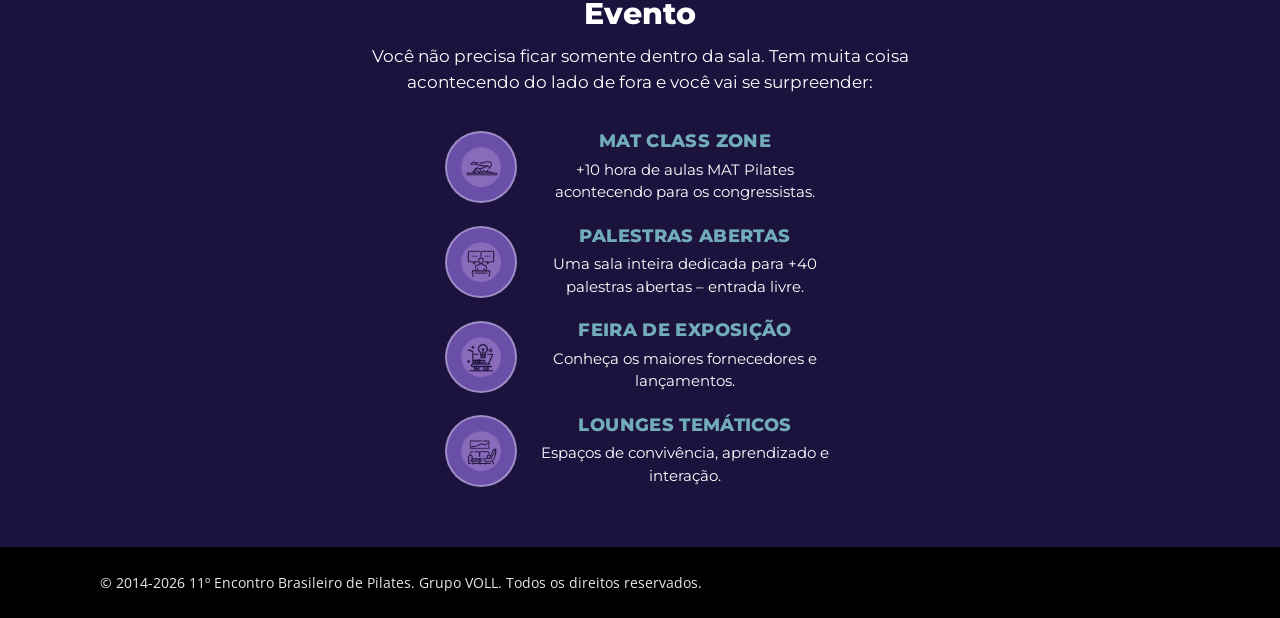
==== commit 728f20bf: "Add new experience icons for the project - Added experiencias_icon04.png to the assets/images direct" ====
--- a/entenda-o-encontro/index.html
+++ b/entenda-o-encontro/index.html
@@ -129,6 +129,86 @@
         border-radius: 14px;
         box-shadow: 0 12px 24px rgba(0, 0, 0, 0.22);
         background: #000000;
+      }
+
+      .activities {
+        padding-block: 72px;
+        background: #ffffff;
+        color: #1f193d;
+      }
+
+      .activities__header {
+        margin-bottom: 38px;
+        text-align: center;
+      }
+
+      .activities__title {
+        margin: 0 0 10px;
+        color: #1f193d;
+        font-family: "Montserrat", sans-serif;
+        font-size: 30px;
+        line-height: 1.2;
+        font-weight: 800;
+      }
+
+      .activities__subtitle {
+        color: #1f193d;
+        font-family: "Montserrat", sans-serif;
+        font-size: 18px;
+        font-weight: 600;
+      }
+
+      .activities__grid {
+        display: grid;
+        grid-template-columns: repeat(3, minmax(0, 1fr));
+        gap: 24px;
+      }
+
+      .activity-card {
+        display: flex;
+        flex-direction: column;
+        overflow: hidden;
+        border: 1px solid #000000;
+        border-radius: 14px;
+        background: #ffffff;
+      }
+
+      .activity-card__image {
+        display: block;
+        width: 100%;
+        height: 190px;
+        padding: 24px;
+        box-sizing: border-box;
+        object-fit: contain;
+      }
+
+      .activity-card__text {
+        display: flex;
+        flex: 1;
+        align-items: center;
+        justify-content: center;
+        min-height: 120px;
+        margin: 0;
+        padding: 24px;
+        color: #1f193d;
+        font-family: "Montserrat", sans-serif;
+        font-size: 18px;
+        line-height: 1.45;
+        text-align: center;
+      }
+
+      .activity-card__text > * {
+        margin: 0;
+      }
+
+      @media (max-width: 767px) {
+        .activities {
+          padding-block: 52px;
+        }
+
+        .activities__grid {
+          grid-template-columns: 1fr;
+        }
       }
 
       @media (min-width: 768px) {
@@ -225,6 +305,111 @@
           </div>
         </div>
       </section>
+
+      <section class="activities" aria-labelledby="activities-title">
+        <div class="row">
+          <div class="activities__header">
+            <h2 id="activities-title" class="activities__title">Muito Mais que um Congresso</h2>
+            <div class="activities__subtitle">Sempre tem alguma atividade acontecendo!</div>
+          </div>
+
+          <div class="activities__grid">
+            <article class="activity-card">
+              <img
+                class="activity-card__image"
+                src="./assets/images/entenda_encontro_icon01.png"
+                alt="Ícone de workshop prático de Pilates"
+                width="220"
+                height="190"
+                loading="lazy"
+              >
+              <div class="activity-card__text">
+                <div>Mais de <strong>40 workshops<br> práticos</strong> em 10 salas simultâneas.</div>
+              </div>
+            </article>
+
+            <article class="activity-card">
+              <img
+                class="activity-card__image"
+                src="./assets/images/entenda_encontro_icon02.png"
+                alt="Ícone de mesa redonda e painel de discussão"
+                width="220"
+                height="190"
+                loading="lazy"
+              >
+              <div class="activity-card__text">
+                <p><strong>Mesas redondas e painéis de discussão,</strong> com debates inéditos.</p>
+              </div>
+            </article>
+
+            <article class="activity-card">
+              <img
+                class="activity-card__image"
+                src="./assets/images/entenda_encontro_icon03.png"
+                alt="Ícone de palestra sobre o método Pilates"
+                width="220"
+                height="190"
+                loading="lazy"
+              >
+              <div class="activity-card__text">
+                <div><strong>Palestras com grandes ícones do Pilates mundial</strong> para mergulhar no método.</div>
+              </div>
+            </article>
+          </div>
+        </div>
+      </section>
+
+      <section class="experiencias-section" aria-labelledby="experiencias-title">
+        <div class="experiencias-section__row row">
+          <div class="experiencias-section__header reveal-on-scroll">
+            <h2 id="experiencias-title" class="experiencias-section__title">
+              Experiências Paralelas Durante Todo o Evento
+            </h2>
+            <p class="experiencias-section__subtitle">
+              Você não precisa ficar somente dentro da sala. Tem muita coisa<br> acontecendo do lado de fora e você vai se surpreender:
+            </p>
+          </div>
+
+          <ul class="experiencias-lista">
+            <li class="experiencia-item">
+              <div class="experiencia-item__icon-wrap reveal-on-scroll" style="--reveal-delay: 60ms;">
+                <img class="experiencia-item__icon" src="./assets/images/experiencias_icon03.png" alt="" width="120" height="120" loading="lazy">
+              </div>
+              <div class="experiencia-item__conteudo">
+                <h3 class="experiencia-item__titulo">MAT CLASS ZONE</h3>
+                <p class="experiencia-item__texto">+10 hora de aulas MAT Pilates acontecendo para os congressistas.</p>
+              </div>
+            </li>
+            <li class="experiencia-item">
+              <div class="experiencia-item__icon-wrap reveal-on-scroll" style="--reveal-delay: 140ms;">
+                <img class="experiencia-item__icon" src="./assets/images/experiencias_icon02.png" alt="" width="120" height="120" loading="lazy">
+              </div>
+              <div class="experiencia-item__conteudo">
+                <h3 class="experiencia-item__titulo">PALESTRAS ABERTAS</h3>
+                <p class="experiencia-item__texto">Uma sala inteira dedicada para +40 palestras abertas – entrada livre.</p>
+              </div>
+            </li>
+            <li class="experiencia-item">
+              <div class="experiencia-item__icon-wrap reveal-on-scroll" style="--reveal-delay: 220ms;">
+                <img class="experiencia-item__icon" src="./assets/images/experiencias_icon04.png" alt="" width="120" height="120" loading="lazy">
+              </div>
+              <div class="experiencia-item__conteudo">
+                <h3 class="experiencia-item__titulo">FEIRA DE EXPOSIÇÃO</h3>
+                <p class="experiencia-item__texto">Conheça os maiores fornecedores e lançamentos.</p>
+              </div>
+            </li>
+            <li class="experiencia-item">
+              <div class="experiencia-item__icon-wrap reveal-on-scroll" style="--reveal-delay: 300ms;">
+                <img class="experiencia-item__icon" src="./assets/images/experiencias_icon05.png" alt="" width="120" height="120" loading="lazy">
+              </div>
+              <div class="experiencia-item__conteudo">
+                <h3 class="experiencia-item__titulo">LOUNGES TEMÁTICOS</h3>
+                <p class="experiencia-item__texto">Espaços de convivência, aprendizado e interação.</p>
+              </div>
+            </li>
+          </ul>
+        </div>
+      </section>
     </main>
 
     <footer class="site-footer">
--- a/assets/css/styles.css
+++ b/assets/css/styles.css
@@ -1524,6 +1524,140 @@
 }
 
 /* Página de programação (/programacao/). */
+/* Efeito de aparecer ao rolar (reutilizável).
+   Elementos com .reveal-on-scroll começam invisíveis, deslocados para baixo;
+   quando o JS adiciona .is-visible eles sobem e ganham opacidade. */
+.reveal-on-scroll {
+  opacity: 0;
+  transform: translateY(28px);
+  transition:
+    opacity 600ms ease-out,
+    transform 600ms ease-out;
+  transition-delay: var(--reveal-delay, 0ms);
+  will-change: opacity, transform;
+}
+
+.reveal-on-scroll.is-visible {
+  opacity: 1;
+  transform: none;
+}
+
+@media (prefers-reduced-motion: reduce) {
+  .reveal-on-scroll {
+    opacity: 1;
+    transform: none;
+    transition: none;
+  }
+}
+
+/* Seção Experiências Paralelas (/entenda-o-encontro/). */
+.experiencias-section {
+  padding-block: var(--section-padding);
+  background: var(--color-purple);
+}
+
+.experiencias-section__row {
+  text-align: center;
+}
+
+.experiencias-section__header {
+  max-width: 720px;
+  margin-inline: auto;
+}
+
+.experiencias-section__title {
+  color: var(--color-white);
+  font-family: "Montserrat", var(--font-primary);
+  font-size: 26px;
+  font-weight: 800;
+  line-height: 1.2;
+}
+
+.experiencias-section__subtitle {
+  margin-top: 12px;
+  color: var(--color-white);
+  font-family: "Montserrat", var(--font-primary);
+  font-size: 17px;
+  font-weight: 400;
+  line-height: 1.5;
+}
+
+/* Lista vertical centralizada: ícone circular + texto ao lado, o conjunto no meio. */
+.experiencias-lista {
+  list-style: none;
+  padding: 0;
+  margin: 36px auto 0;
+  max-width: 520px;
+  display: flex;
+  flex-direction: column;
+  align-items: center;
+  gap: 22px;
+}
+
+.experiencia-item {
+  display: flex;
+  align-items: center;
+  justify-content: center;
+  gap: 18px;
+  width: 100%;
+}
+
+.experiencia-item__icon-wrap {
+  flex-shrink: 0;
+  display: flex;
+  align-items: center;
+  justify-content: center;
+  width: 62px;
+  height: 62px;
+  border-radius: 50%;
+  background: #6a4fa8;
+  border: 2px solid rgba(255, 255, 255, 0.35);
+}
+
+.experiencia-item__icon {
+  width: 60%;
+  height: 60%;
+  object-fit: contain;
+}
+
+.experiencia-item__conteudo {
+  flex: 0 1 300px;
+  min-width: 0;
+}
+
+.experiencia-item__titulo {
+  color: #72ABBA;
+  font-family: "Montserrat", var(--font-primary);
+  font-size: 17px;
+  font-weight: 800;
+  line-height: 1.2;
+  letter-spacing: 0.02em;
+}
+
+.experiencia-item__texto {
+  margin-top: 6px;
+  color: var(--color-white);
+  font-family: "Montserrat", var(--font-primary);
+  font-size: 15px;
+  font-weight: 400;
+  line-height: 1.5;
+}
+
+@media (min-width: 768px) {
+  .experiencias-section__title {
+    font-size: 30px;
+  }
+
+  .experiencia-item__icon-wrap {
+    width: 72px;
+    height: 72px;
+  }
+
+  .experiencia-item__titulo {
+    font-size: 18px;
+  }
+}
+
 .programacao-section {
   padding-block: var(--section-padding);
   background: #ffffff;
@@ -1566,43 +1700,75 @@
 
 .prog-grupo {
   margin-top: 24px;
-  padding: 12px 16px;
+  margin-bottom: 0;
+  padding: 13px 16px;
   color: #ffffff;
-  background: #0AA89D;
+  background: #12A8A2;
   font-family: "Montserrat", var(--font-primary);
   font-size: 16px;
-  font-weight: 700;
+  font-weight: 800;
   line-height: 1.3;
   text-transform: uppercase;
   letter-spacing: 0.02em;
   text-align: center;
-  border-radius: 4px;
 }
 
 .prog-lista {
   list-style: none;
   padding: 0;
-  margin: 12px 0 0;
+  margin: 0;
   display: flex;
   flex-direction: column;
-  gap: 10px;
-}
-
-.prog-bloco {
-  border: 1px solid #e5e5eb;
-  border-radius: 6px;
-  overflow: hidden;
+  gap: 0;
+  overflow-x: auto;
+}
+
+.prog-cabecalho {
+  display: grid;
+  grid-template-columns: 195px repeat(3, minmax(0, 1fr));
+  min-width: 760px;
+  margin: 0;
   background: #ffffff;
 }
 
-.prog-bloco__hora {
-  padding: 10px 16px;
-  background: #054D4A;
+.prog-cabecalho__vazio {
+  background: #ffffff;
+}
+
+.prog-cabecalho__celula {
+  padding: 14px 12px;
+  border-left: 3px solid #ffffff;
+  background: #075654;
   color: #ffffff;
   font-family: "Montserrat", var(--font-primary);
-  font-size: 15px;
-  font-weight: 700;
+  font-size: 16px;
+  font-weight: 800;
+  line-height: 1.25;
+  text-align: center;
+}
+
+.prog-bloco {
+  display: grid;
+  grid-template-columns: 195px minmax(0, 1fr);
+  min-width: 760px;
+  border: 0;
+  border-bottom: 3px solid #ffffff;
+  background: #dedede;
+}
+
+.prog-bloco__hora {
+  display: flex;
+  align-items: center;
+  justify-content: center;
+  min-height: 50px;
+  padding: 14px 16px;
+  background: #075654;
+  color: #ffffff;
+  font-family: "Montserrat", var(--font-primary);
+  font-size: 16px;
+  font-weight: 800;
   letter-spacing: 0.02em;
+  text-align: center;
 }
 
 .prog-aula__link {
@@ -1621,18 +1787,83 @@
 }
 
 .prog-bloco__aulas {
-  padding: 12px 16px;
-  display: flex;
-  flex-direction: column;
-  gap: 8px;
+  display: flex;
+  align-items: stretch;
+  padding: 0;
+  gap: 0;
+  background: #dedede;
 }
 
 .prog-aula {
+  display: block;
+  flex: 1 0 0;
+  align-content: center;
+  min-width: 0;
+  min-height: 50px;
+  padding: 14px 22px;
+  border-left: 3px solid #ffffff;
   color: #1F193D;
   font-family: "Montserrat", var(--font-primary);
-  font-size: 15px;
+  font-size: 16px;
   font-weight: 400;
-  line-height: 1.45;
+  line-height: 1.4;
+  text-align: center;
+}
+
+.prog-aula--vazia {
+  color: transparent;
+}
+
+.prog-lista--nome-tema .prog-aula:first-child:nth-last-child(2) {
+  flex: 0 0 33%;
+}
+
+.prog-lista--nome-tema .prog-aula:nth-child(2):last-child {
+  flex: 0 0 67%;
+}
+
+.prog-lista--workshops {
+  overflow-x: scroll;
+  overscroll-behavior-inline: contain;
+  scrollbar-color: #8f8f8f #e5e5e5;
+  scrollbar-width: auto;
+  -webkit-overflow-scrolling: touch;
+  cursor: grab;
+}
+
+.prog-lista--workshops.is-dragging {
+  cursor: grabbing;
+  user-select: none;
+}
+
+.prog-lista--workshops .prog-bloco {
+  grid-template-columns: 195px max-content;
+  width: max-content;
+  min-width: 100%;
+}
+
+.prog-lista--workshops .prog-bloco__aulas {
+  width: max-content;
+}
+
+.prog-lista--workshops .prog-bloco__hora {
+  position: sticky;
+  left: 0;
+  z-index: 2;
+  box-shadow: 3px 0 0 #ffffff;
+}
+
+.prog-lista--workshops .prog-aula {
+  flex: 0 0 190px;
+  width: 190px;
+  min-height: 190px;
+  padding: 18px 14px;
+}
+
+.prog-lista--workshops .prog-bloco--intervalo .prog-aula {
+  flex-basis: 1900px;
+  width: 1900px;
+  min-height: 50px;
 }
 
 .prog-aula strong {
@@ -1647,15 +1878,15 @@
 
 /* Bloco especial: intervalo fica esmaecido; abertura fica em amarelo; VIP em roxo. */
 .prog-bloco--intervalo .prog-bloco__hora {
-  background: #6c6c86;
+  background: #075654;
 }
 
 .prog-bloco--intervalo .prog-aula {
-  color: #6c6c86;
-  font-style: italic;
+  color: #000000;
+  font-style: normal;
   text-transform: uppercase;
-  letter-spacing: 0.08em;
-  font-weight: 600;
+  letter-spacing: 0;
+  font-weight: 400;
 }
 
 .prog-bloco--destaque .prog-bloco__hora {
@@ -1696,25 +1927,26 @@
     padding: 14px 20px;
   }
 
-  .prog-bloco {
-    display: grid;
-    grid-template-columns: 160px 1fr;
-  }
-
   .prog-bloco__hora {
-    display: flex;
-    align-items: center;
-    justify-content: center;
-    text-align: center;
     font-size: 16px;
-  }
-
-  .prog-bloco__aulas {
-    padding: 14px 20px;
   }
 
   .prog-aula {
     font-size: 16px;
+  }
+}
+
+@media (max-width: 767px) {
+  .prog-dia {
+    overflow: hidden;
+  }
+
+  .prog-lista {
+    padding-bottom: 8px;
+  }
+
+  .prog-cabecalho {
+    overflow-x: auto;
   }
 }
 
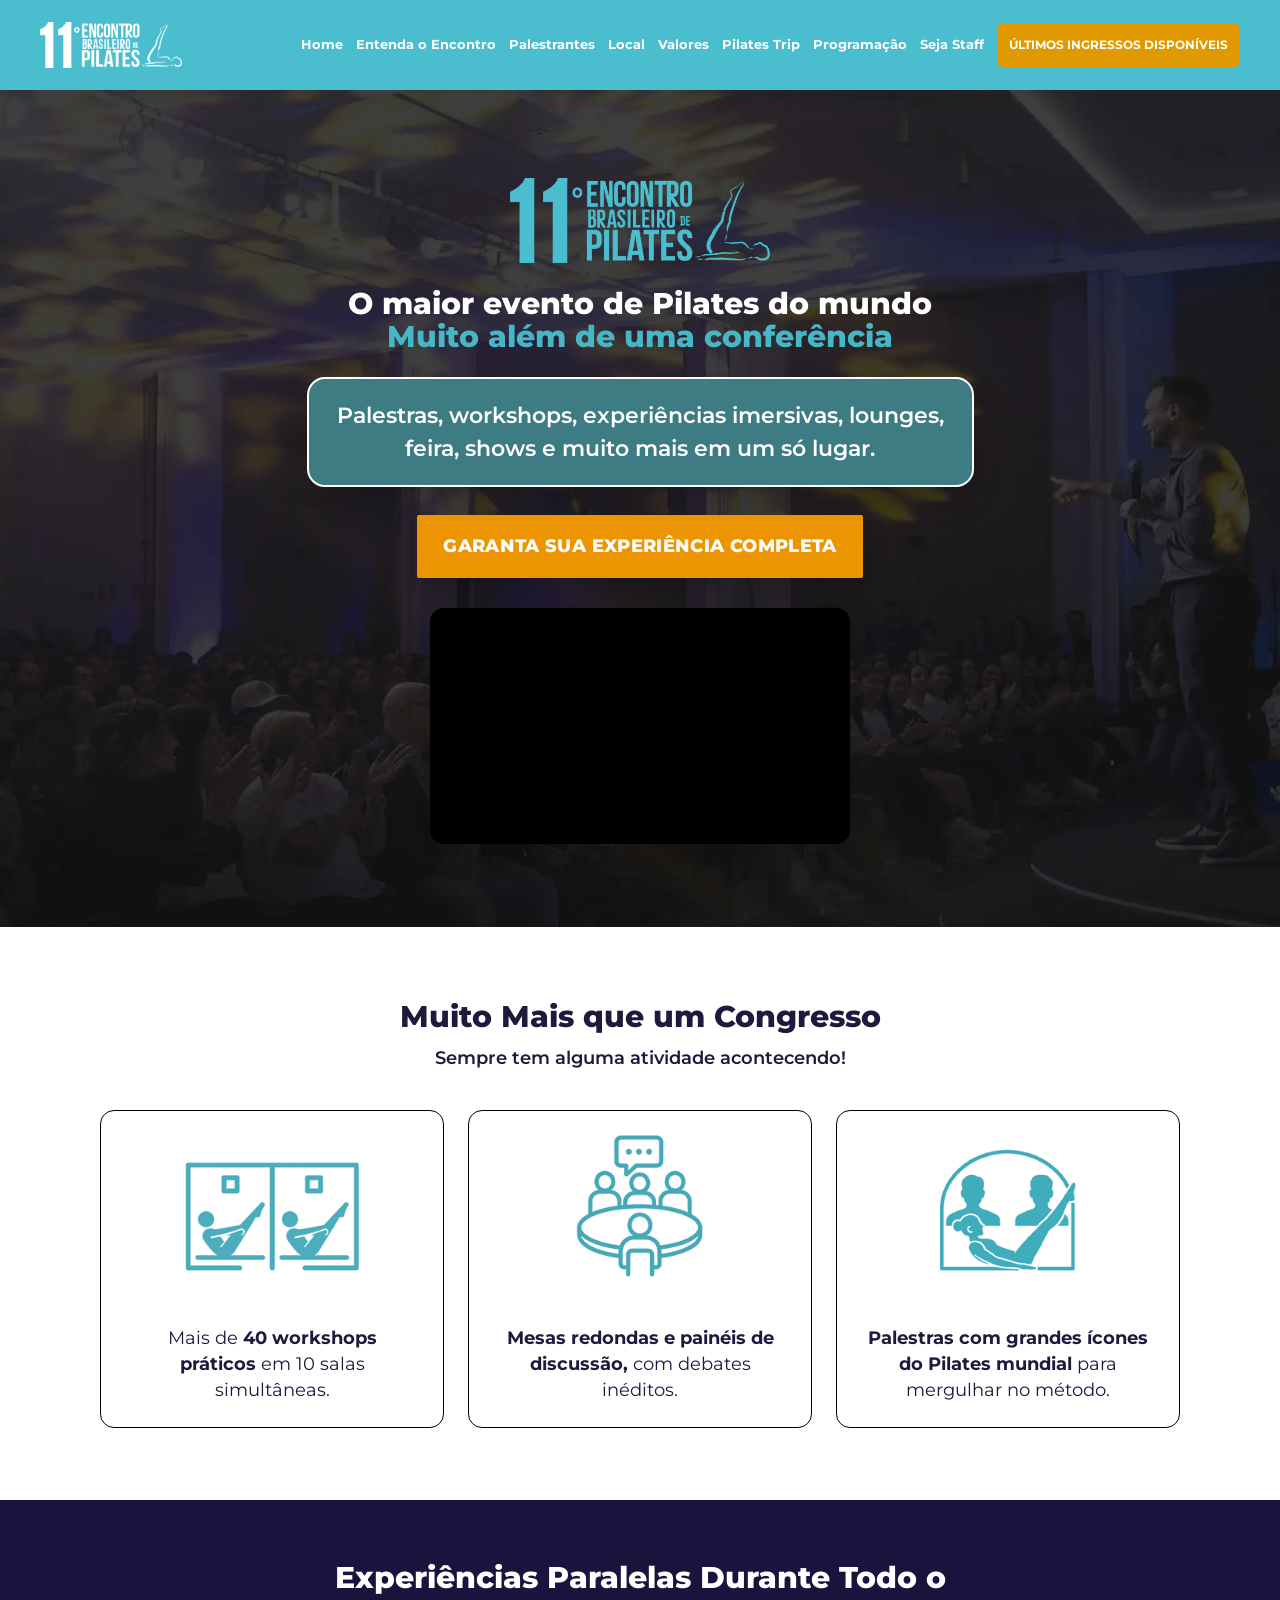
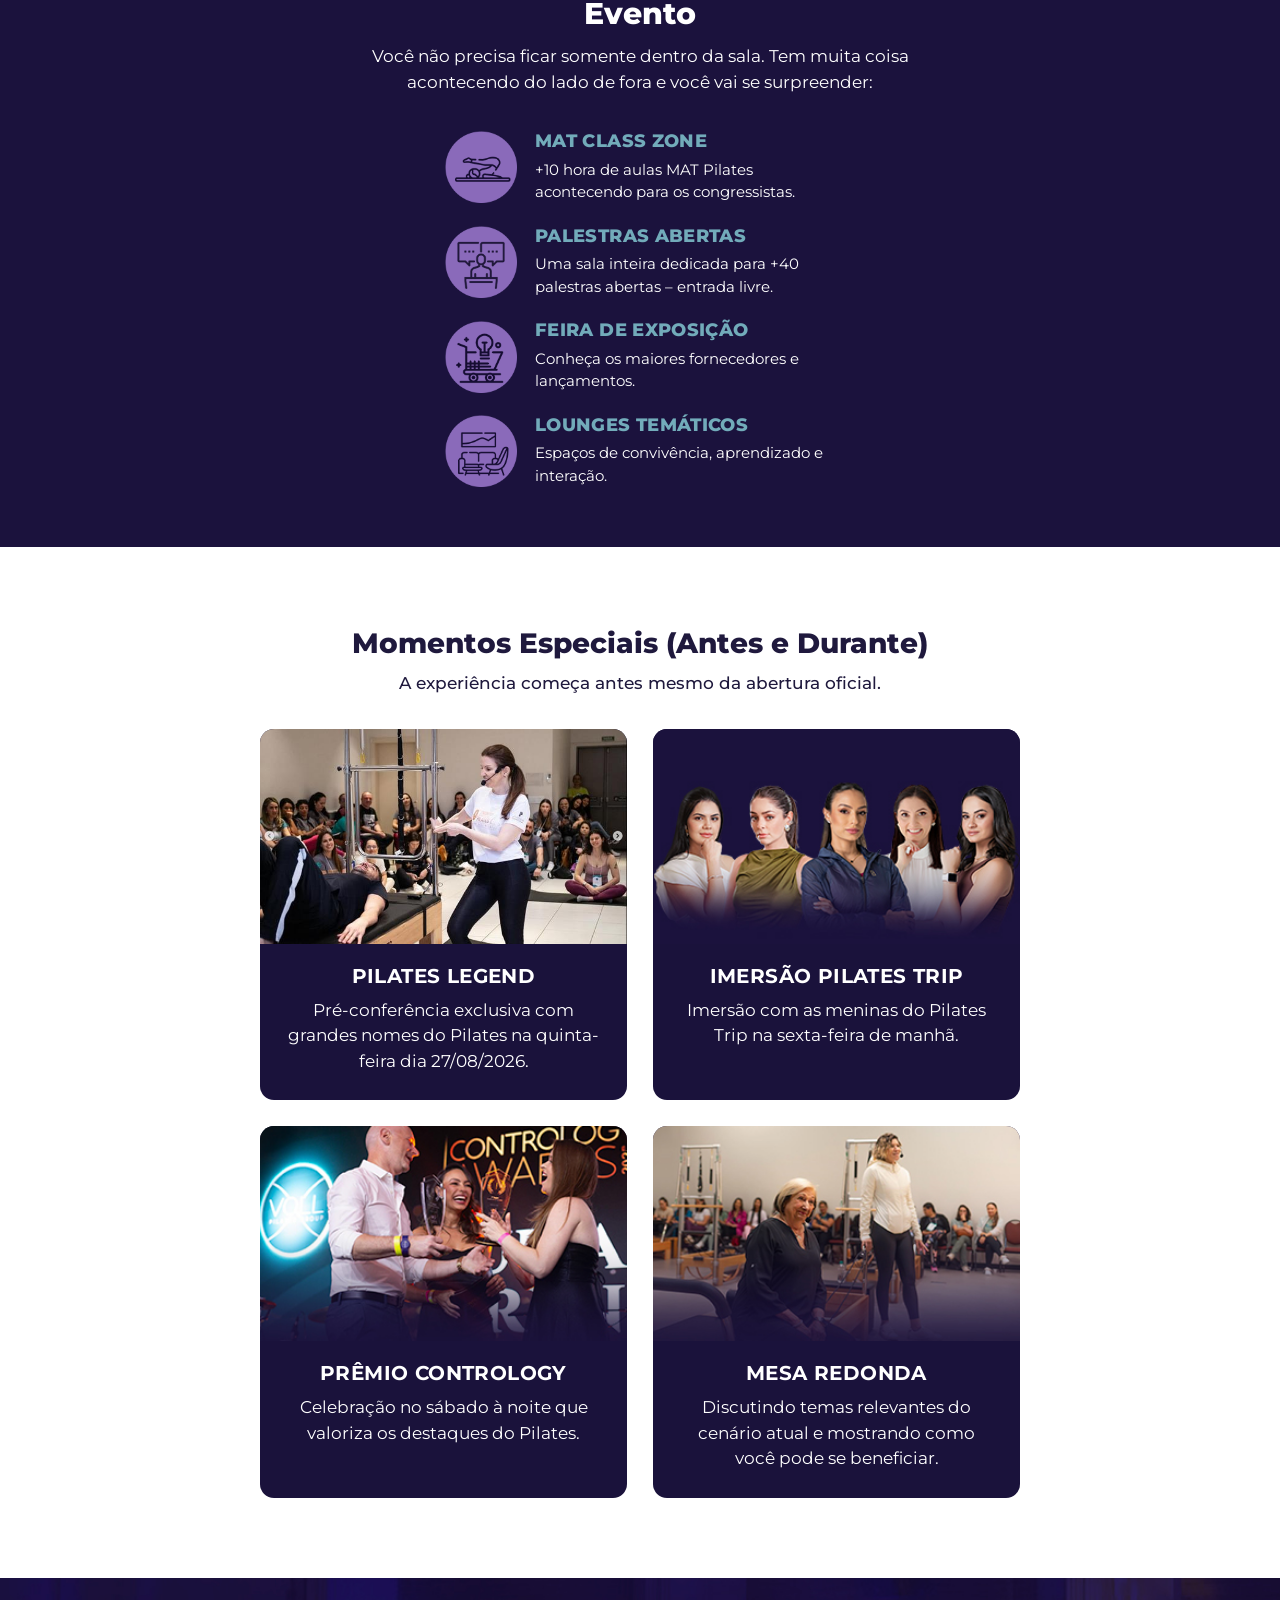
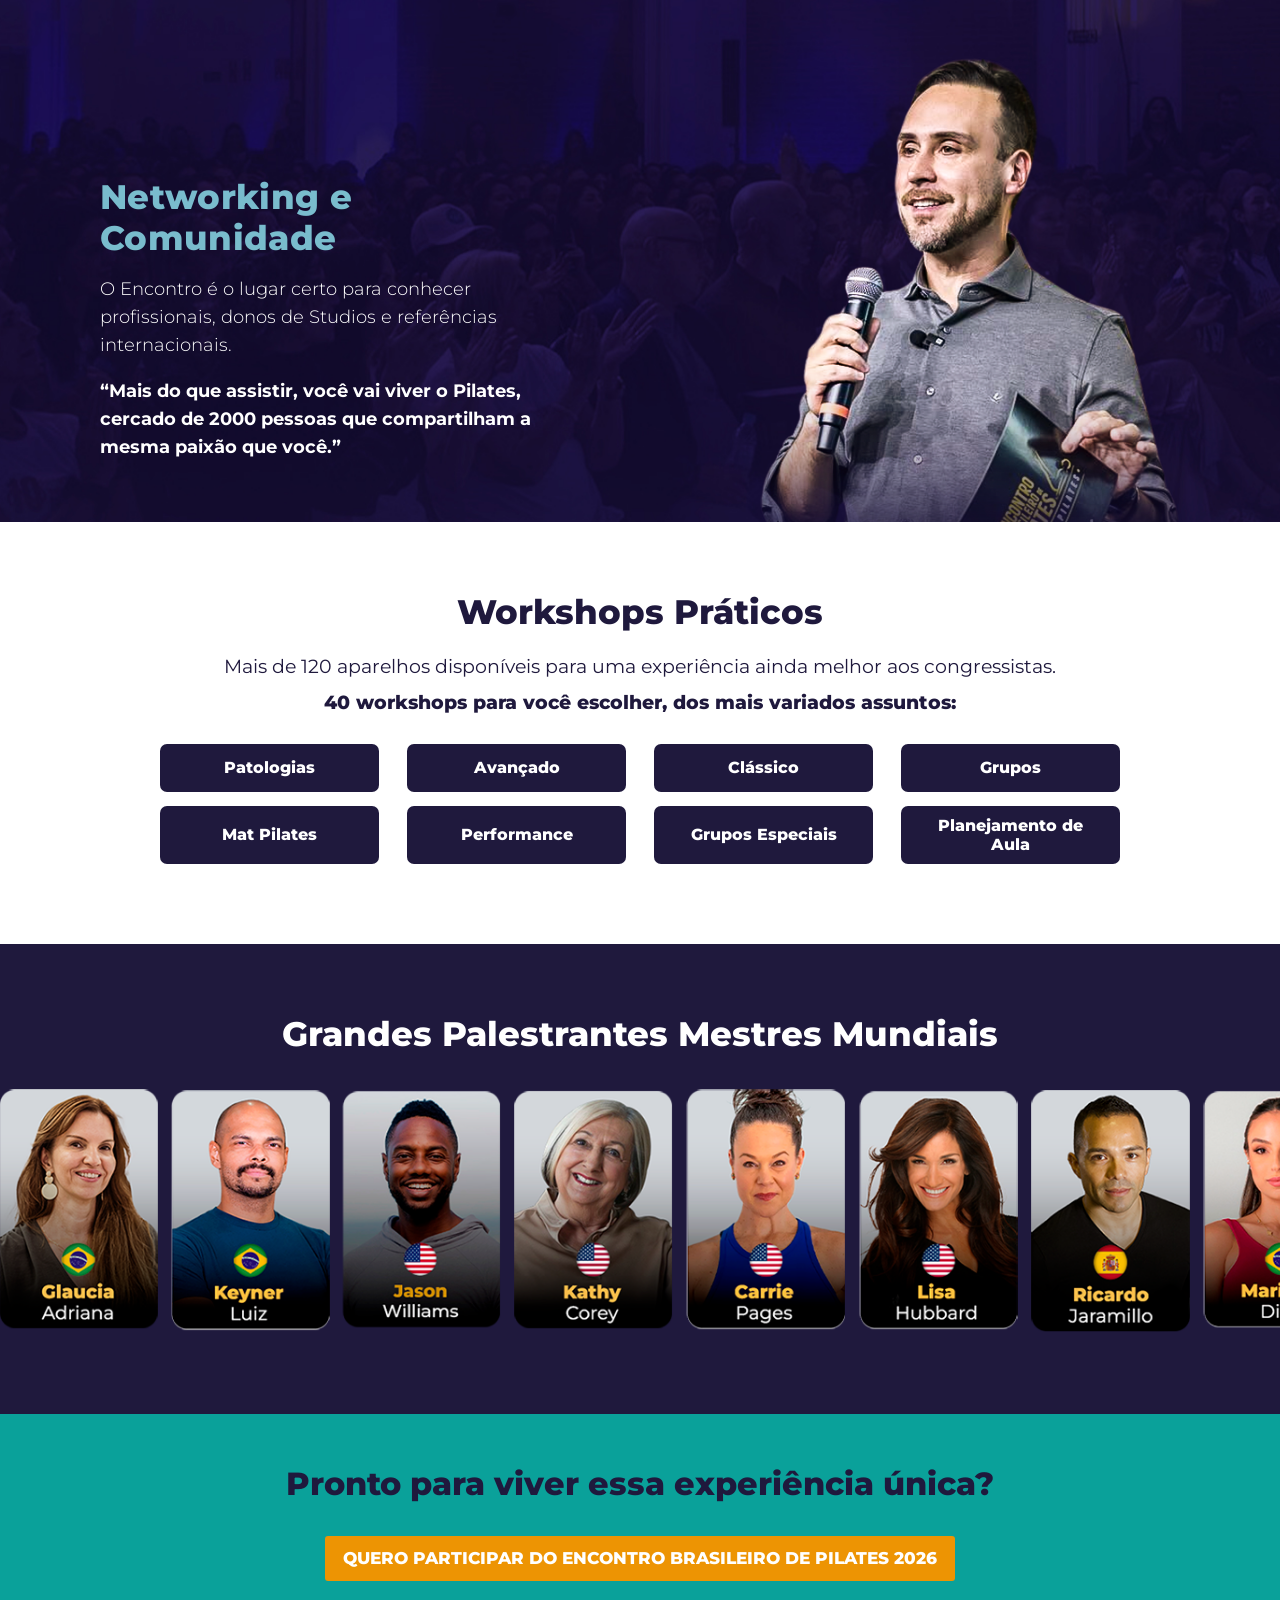
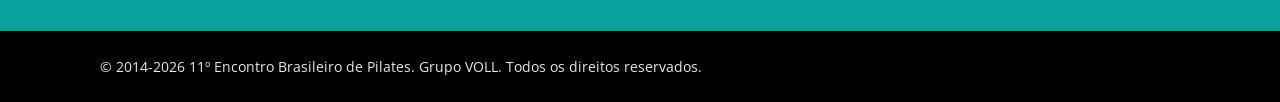
==== commit 7d994800: "Add index.html for Seja Staff page of 11º Encontro Brasileiro de Pilates 2026" ====
--- a/entenda-o-encontro/index.html
+++ b/entenda-o-encontro/index.html
@@ -258,7 +258,7 @@
             <li class="site-nav__item"><a class="site-nav__link" href="../index.html#ingressos">Valores</a></li>
             <li class="site-nav__item"><a class="site-nav__link" href="../index.html#pilates-trip">Pilates Trip</a></li>
             <li class="site-nav__item"><a class="site-nav__link" href="../programacao/index.html">Programação</a></li>
-            <li class="site-nav__item"><a class="site-nav__link" href="../index.html#seja-staff">Seja Staff</a></li>
+            <li class="site-nav__item"><a class="site-nav__link" href="../sejastaff/index.html">Seja Staff</a></li>
             <li class="site-nav__item">
               <span class="site-nav__link site-nav__link--featured">ÚLTIMOS INGRESSOS DISPONÍVEIS</span>
             </li>
@@ -361,7 +361,7 @@
 
       <section class="experiencias-section" aria-labelledby="experiencias-title">
         <div class="experiencias-section__row row">
-          <div class="experiencias-section__header reveal-on-scroll">
+          <div class="experiencias-section__header">
             <h2 id="experiencias-title" class="experiencias-section__title">
               Experiências Paralelas Durante Todo o Evento
             </h2>
@@ -372,7 +372,7 @@
 
           <ul class="experiencias-lista">
             <li class="experiencia-item">
-              <div class="experiencia-item__icon-wrap reveal-on-scroll" style="--reveal-delay: 60ms;">
+              <div class="experiencia-item__icon-wrap reveal-on-scroll">
                 <img class="experiencia-item__icon" src="./assets/images/experiencias_icon03.png" alt="" width="120" height="120" loading="lazy">
               </div>
               <div class="experiencia-item__conteudo">
@@ -381,7 +381,7 @@
               </div>
             </li>
             <li class="experiencia-item">
-              <div class="experiencia-item__icon-wrap reveal-on-scroll" style="--reveal-delay: 140ms;">
+              <div class="experiencia-item__icon-wrap reveal-on-scroll">
                 <img class="experiencia-item__icon" src="./assets/images/experiencias_icon02.png" alt="" width="120" height="120" loading="lazy">
               </div>
               <div class="experiencia-item__conteudo">
@@ -390,7 +390,7 @@
               </div>
             </li>
             <li class="experiencia-item">
-              <div class="experiencia-item__icon-wrap reveal-on-scroll" style="--reveal-delay: 220ms;">
+              <div class="experiencia-item__icon-wrap reveal-on-scroll">
                 <img class="experiencia-item__icon" src="./assets/images/experiencias_icon04.png" alt="" width="120" height="120" loading="lazy">
               </div>
               <div class="experiencia-item__conteudo">
@@ -399,7 +399,7 @@
               </div>
             </li>
             <li class="experiencia-item">
-              <div class="experiencia-item__icon-wrap reveal-on-scroll" style="--reveal-delay: 300ms;">
+              <div class="experiencia-item__icon-wrap reveal-on-scroll">
                 <img class="experiencia-item__icon" src="./assets/images/experiencias_icon05.png" alt="" width="120" height="120" loading="lazy">
               </div>
               <div class="experiencia-item__conteudo">
@@ -408,6 +408,118 @@
               </div>
             </li>
           </ul>
+        </div>
+      </section>
+
+      <section class="momentos-section" aria-labelledby="momentos-title">
+        <div class="momentos-section__row row">
+          <div class="momentos-section__header">
+            <h2 id="momentos-title" class="momentos-section__title">Momentos Especiais (Antes e Durante)</h2>
+            <p class="momentos-section__subtitle">A experiência começa antes mesmo da abertura oficial.</p>
+          </div>
+
+          <ul class="momentos-grid">
+            <li class="momento-card">
+              <img class="momento-card__foto" src="./assets/images/momentos_foto01.jpg" alt="Pilates Legend — pré-conferência com grandes nomes do Pilates" width="336" height="197" loading="lazy">
+              <div class="momento-card__conteudo">
+                <h3 class="momento-card__titulo">PILATES LEGEND</h3>
+                <p class="momento-card__texto">Pré-conferência exclusiva com grandes nomes do Pilates na quinta-feira dia 27/08/2026.</p>
+              </div>
+            </li>
+
+            <li class="momento-card">
+              <img class="momento-card__foto" src="./assets/images/momentos_foto02.jpg" alt="Imersão com as meninas do Pilates Trip" width="336" height="197" loading="lazy">
+              <div class="momento-card__conteudo">
+                <h3 class="momento-card__titulo">IMERSÃO PILATES TRIP</h3>
+                <p class="momento-card__texto">Imersão com as meninas do Pilates Trip na sexta-feira de manhã.</p>
+              </div>
+            </li>
+
+            <li class="momento-card">
+              <img class="momento-card__foto" src="./assets/images/momentos_foto03.jpg" alt="Prêmio Contrology — celebração no sábado à noite" width="336" height="197" loading="lazy">
+              <div class="momento-card__conteudo">
+                <h3 class="momento-card__titulo">PRÊMIO CONTROLOGY</h3>
+                <p class="momento-card__texto">Celebração no sábado à noite que valoriza os destaques do Pilates.</p>
+              </div>
+            </li>
+
+            <li class="momento-card">
+              <img class="momento-card__foto" src="./assets/images/momentos_foto04.jpg" alt="Mesa Redonda — discussão de temas relevantes do Pilates" width="336" height="197" loading="lazy">
+              <div class="momento-card__conteudo">
+                <h3 class="momento-card__titulo">MESA REDONDA</h3>
+                <p class="momento-card__texto">Discutindo temas relevantes do cenário atual e mostrando como<br> você pode se beneficiar.</p>
+              </div>
+            </li>
+          </ul>
+        </div>
+      </section>
+
+      <section class="networking-section" aria-labelledby="networking-title" style="background-image: url('./assets/images/background_networking.jpg');">
+        <div class="networking-section__row row">
+          <div class="networking-section__conteudo">
+            <h2 id="networking-title" class="networking-section__title">Networking e<br> Comunidade</h2>
+            <p class="networking-section__texto">O Encontro é o lugar certo para conhecer<br> profissionais, donos de Studios e referências<br> internacionais.</p>
+            <p class="networking-section__quote">&ldquo;Mais do que assistir, você vai viver o Pilates,<br> cercado de 2000 pessoas que compartilham a<br> mesma paixão que você.&rdquo;</p>
+          </div>
+          <div class="networking-section__foto">
+            <img class="networking-section__img" src="./assets/images/rafael_encontro.png" alt="Rafael Juliano com o troféu do Encontro Brasileiro de Pilates" width="466" height="514" loading="lazy">
+          </div>
+        </div>
+      </section>
+
+      <section class="workshops-section" aria-labelledby="workshops-title">
+        <div class="workshops-section__row row">
+          <div>
+            <h2 id="workshops-title" class="workshops-section__title">Workshops Práticos</h2>
+            <p class="workshops-section__texto">Mais de 120 aparelhos disponíveis para uma experiência ainda melhor aos congressistas.</p>
+            <p class="workshops-section__destaque">40 workshops para você escolher, dos mais variados assuntos:</p>
+          </div>
+
+          <ul class="workshops-section__temas">
+            <li class="workshops-section__tema">Patologias</li>
+            <li class="workshops-section__tema">Avançado</li>
+            <li class="workshops-section__tema">Clássico</li>
+            <li class="workshops-section__tema">Grupos</li>
+            <li class="workshops-section__tema">Mat Pilates</li>
+            <li class="workshops-section__tema">Performance</li>
+            <li class="workshops-section__tema">Grupos Especiais</li>
+            <li class="workshops-section__tema">Planejamento de Aula</li>
+          </ul>
+        </div>
+      </section>
+
+      <section class="mestres-section" aria-labelledby="mestres-title">
+        <h2 id="mestres-title" class="mestres-section__title row">Grandes Palestrantes Mestres Mundiais</h2>
+
+        <div class="mestres-carousel" aria-label="Palestrantes mestres mundiais">
+          <div class="mestres-carousel__track">
+            <img
+              class="mestres-carousel__image"
+              src="./assets/images/imagem_carousel_mestres_mundiais260.png"
+              alt="Palestrantes mestres mundiais do Encontro Brasileiro de Pilates"
+              width="2048"
+              height="243"
+            >
+            <img
+              class="mestres-carousel__image"
+              src="./assets/images/imagem_carousel_mestres_mundiais260.png"
+              alt=""
+              width="2048"
+              height="243"
+              aria-hidden="true"
+            >
+          </div>
+        </div>
+      </section>
+
+      <section class="experiencia-cta" aria-labelledby="experiencia-cta-title">
+        <div class="experiencia-cta__row row">
+          <h2 id="experiencia-cta-title" class="experiencia-cta__title">Pronto para viver essa experiência única?</h2>
+
+          <!-- LINK PENDENTE: substituir este button por um <a href="..."> quando o destino estiver definido. -->
+          <button class="experiencia-cta__button" type="button" data-link-pendente="true" aria-disabled="true">
+            QUERO PARTICIPAR DO ENCONTRO BRASILEIRO DE PILATES 2026
+          </button>
         </div>
       </section>
     </main>
--- a/assets/css/styles.css
+++ b/assets/css/styles.css
@@ -1602,6 +1602,7 @@
   width: 100%;
 }
 
+/* A imagem já vem com fundo roxo redondo — o wrapper só serve para o efeito de reveal. */
 .experiencia-item__icon-wrap {
   flex-shrink: 0;
   display: flex;
@@ -1609,20 +1610,18 @@
   justify-content: center;
   width: 62px;
   height: 62px;
-  border-radius: 50%;
-  background: #6a4fa8;
-  border: 2px solid rgba(255, 255, 255, 0.35);
 }
 
 .experiencia-item__icon {
-  width: 60%;
-  height: 60%;
+  width: 100%;
+  height: 100%;
   object-fit: contain;
 }
 
 .experiencia-item__conteudo {
   flex: 0 1 300px;
   min-width: 0;
+  text-align: left;
 }
 
 .experiencia-item__titulo {
@@ -1655,6 +1654,405 @@
 
   .experiencia-item__titulo {
     font-size: 18px;
+  }
+}
+
+/* Momentos Especiais (Entenda o Encontro): grade 2x2 de cards com foto no topo. */
+.momentos-section {
+  padding-block: 60px;
+  background: #ffffff;
+}
+
+.momentos-section__header {
+  text-align: center;
+  margin-bottom: 32px;
+}
+
+.momentos-section__title {
+  color: #1F193D;
+  font-family: "Montserrat", var(--font-primary);
+  font-size: 26px;
+  font-weight: 800;
+  line-height: 1.2;
+}
+
+.momentos-section__subtitle {
+  margin-top: 10px;
+  color: #1F193D;
+  font-family: "Montserrat", var(--font-primary);
+  font-size: 17px;
+  font-weight: 500;
+  line-height: 1.5;
+}
+
+.momentos-grid {
+  list-style: none;
+  padding: 0;
+  margin: 0 auto;
+  max-width: 760px;
+  display: grid;
+  grid-template-columns: 1fr;
+  gap: 22px;
+}
+
+.momento-card {
+  display: flex;
+  flex-direction: column;
+  overflow: hidden;
+  border-radius: 14px;
+  background: #1A123B;
+  color: #ffffff;
+}
+
+.momento-card__foto {
+  display: block;
+  width: 100%;
+  height: auto;
+  aspect-ratio: 336 / 197;
+  object-fit: cover;
+}
+
+.momento-card__conteudo {
+  padding: 20px 22px 26px;
+  text-align: center;
+}
+
+.momento-card__titulo {
+  color: #ffffff;
+  font-family: "Montserrat", var(--font-primary);
+  font-size: 20px;
+  font-weight: 700;
+  line-height: 1.2;
+  letter-spacing: 0.02em;
+}
+
+.momento-card__texto {
+  margin-top: 10px;
+  color: #ffffff;
+  font-family: "Montserrat", var(--font-primary);
+  font-size: 17px;
+  font-weight: 400;
+  line-height: 1.5;
+}
+
+@media (min-width: 768px) {
+  .momentos-section {
+    padding-block: 80px;
+  }
+
+  .momentos-section__title {
+    font-size: 28px;
+  }
+
+  .momentos-grid {
+    grid-template-columns: repeat(2, 1fr);
+    gap: 26px;
+  }
+}
+
+/* Networking e Comunidade: texto + foto sobre background da própria página.
+   A imagem de fundo é aplicada inline no HTML, pois vive em ./assets/images/. */
+.networking-section {
+  position: relative;
+  padding: 60px 0 0;
+  background-color: #1B123D;
+  background-position: center bottom;
+  background-repeat: no-repeat;
+  background-size: cover;
+  overflow: hidden;
+  isolation: isolate;
+}
+
+.networking-section__row {
+  display: flex;
+  flex-direction: column;
+  align-items: center;
+  gap: 24px;
+  text-align: center;
+}
+
+.networking-section__conteudo {
+  max-width: 620px;
+  padding-bottom: 24px;
+}
+
+.networking-section__title {
+  color: #79BCCD;
+  font-family: "Montserrat", var(--font-primary);
+  font-size: 28px;
+  font-weight: 800;
+  line-height: 1.2;
+  letter-spacing: 0.01em;
+}
+
+.networking-section__texto {
+  margin-top: 18px;
+  color: #ffffff;
+  font-family: "Montserrat", var(--font-primary);
+  font-size: 18px;
+  font-weight: 300;
+  line-height: 1.55;
+}
+
+.networking-section__quote {
+  margin-top: 18px;
+  color: #ffffff;
+  font-family: "Montserrat", var(--font-primary);
+  font-size: 18px;
+  font-weight: 700;
+  line-height: 1.55;
+}
+
+.networking-section__foto {
+  display: flex;
+  justify-content: center;
+  width: 100%;
+}
+
+.networking-section__img {
+  display: block;
+  width: min(100%, 340px);
+  height: auto;
+}
+
+@media (min-width: 900px) {
+  .networking-section {
+    padding: 80px 0 0;
+  }
+
+  .networking-section__row {
+    flex-direction: row;
+    align-items: flex-end;
+    justify-content: space-between;
+    text-align: left;
+    gap: 40px;
+  }
+
+  .networking-section__conteudo {
+    flex: 1;
+    max-width: 520px;
+    padding-bottom: 60px;
+  }
+
+  .networking-section__foto {
+    width: auto;
+    justify-content: flex-end;
+    align-self: flex-end;
+  }
+
+  .networking-section__img {
+    width: 420px;
+  }
+
+  .networking-section__title {
+    font-size: 34px;
+  }
+}
+
+/* Workshops Práticos (Entenda o Encontro). */
+.workshops-section {
+  padding-block: 64px 72px;
+  background: #ffffff;
+}
+
+.workshops-section__row {
+  text-align: center;
+}
+
+.workshops-section__title {
+  margin: 0;
+  color: #1F193D;
+  font-family: "Montserrat", var(--font-primary);
+  font-size: 30px;
+  font-weight: 800;
+  line-height: 1.2;
+}
+
+.workshops-section__texto {
+  margin: 20px 0 0;
+  color: #1F193D;
+  font-family: "Montserrat", var(--font-primary);
+  font-size: 18px;
+  font-weight: 400;
+  line-height: 1.5;
+}
+
+.workshops-section__destaque {
+  margin: 8px 0 0;
+  color: #1F193D;
+  font-family: "Montserrat", var(--font-primary);
+  font-size: 18px;
+  font-weight: 800;
+  line-height: 1.5;
+}
+
+.workshops-section__temas {
+  display: grid;
+  grid-template-columns: 1fr;
+  gap: 14px;
+  max-width: 960px;
+  margin: 26px auto 0;
+  padding: 0;
+  list-style: none;
+}
+
+.workshops-section__tema {
+  display: flex;
+  align-items: center;
+  justify-content: center;
+  min-height: 48px;
+  padding: 10px 16px;
+  border-radius: 7px;
+  background: #1F193D;
+  color: #ffffff;
+  font-family: "Montserrat", var(--font-primary);
+  font-size: 16px;
+  font-weight: 800;
+  line-height: 1.2;
+  text-align: center;
+}
+
+@media (min-width: 560px) {
+  .workshops-section__temas {
+    grid-template-columns: repeat(2, minmax(0, 1fr));
+  }
+}
+
+@media (min-width: 900px) {
+  .workshops-section {
+    padding-block: 70px 80px;
+  }
+
+  .workshops-section__title {
+    font-size: 34px;
+  }
+
+  .workshops-section__texto,
+  .workshops-section__destaque {
+    font-size: 19px;
+  }
+
+  .workshops-section__temas {
+    grid-template-columns: repeat(4, minmax(0, 1fr));
+    column-gap: 28px;
+  }
+}
+
+/* Mestres Mundiais: faixa contínua com duas cópias da mesma imagem. */
+.mestres-section {
+  padding-block: 64px 72px;
+  background: #1F193D;
+  overflow: hidden;
+}
+
+.mestres-section__title {
+  margin: 0;
+  color: #ffffff;
+  font-family: "Montserrat", var(--font-primary);
+  font-size: 30px;
+  font-weight: 800;
+  line-height: 1.2;
+  text-align: center;
+}
+
+.mestres-carousel {
+  width: 100%;
+  margin-top: 34px;
+  overflow: hidden;
+}
+
+.mestres-carousel__track {
+  display: flex;
+  width: max-content;
+  animation: mestres-scroll 30s linear infinite;
+  will-change: transform;
+}
+
+.mestres-carousel__image {
+  display: block;
+  flex: none;
+  width: auto;
+  height: clamp(170px, 20vw, 243px);
+  max-width: none;
+}
+
+@keyframes mestres-scroll {
+  from {
+    transform: translateX(0);
+  }
+
+  to {
+    transform: translateX(-50%);
+  }
+}
+
+@media (min-width: 900px) {
+  .mestres-section {
+    padding-block: 70px 82px;
+  }
+
+  .mestres-section__title {
+    font-size: 34px;
+  }
+}
+
+@media (prefers-reduced-motion: reduce) {
+  .mestres-carousel__track {
+    animation-play-state: paused;
+  }
+}
+
+/* Chamada final (Entenda o Encontro). */
+.experiencia-cta {
+  padding-block: 50px;
+  background: #0AA19A;
+}
+
+.experiencia-cta__row {
+  text-align: center;
+}
+
+.experiencia-cta__title {
+  margin: 0;
+  color: #1F193D;
+  font-family: "Montserrat", var(--font-primary);
+  font-size: 32px;
+  font-weight: 800;
+  line-height: 1.25;
+}
+
+.experiencia-cta__button {
+  display: inline-flex;
+  align-items: center;
+  justify-content: center;
+  max-width: 100%;
+  min-height: 40px;
+  margin-top: 32px;
+  padding: 11px 18px;
+  border: 0;
+  border-radius: 3px;
+  background: #ED9403;
+  color: #ffffff;
+  font-family: "Montserrat", var(--font-primary);
+  font-size: 16px;
+  font-weight: 800;
+  line-height: 1.35;
+  text-align: center;
+  cursor: default;
+}
+
+@media (min-width: 768px) {
+  .experiencia-cta {
+    padding-block: 50px;
+  }
+
+  .experiencia-cta__title {
+    font-size: 32px;
+  }
+
+  .experiencia-cta__button {
+    padding-inline: 18px;
+    font-size: 17px;
   }
 }
 
